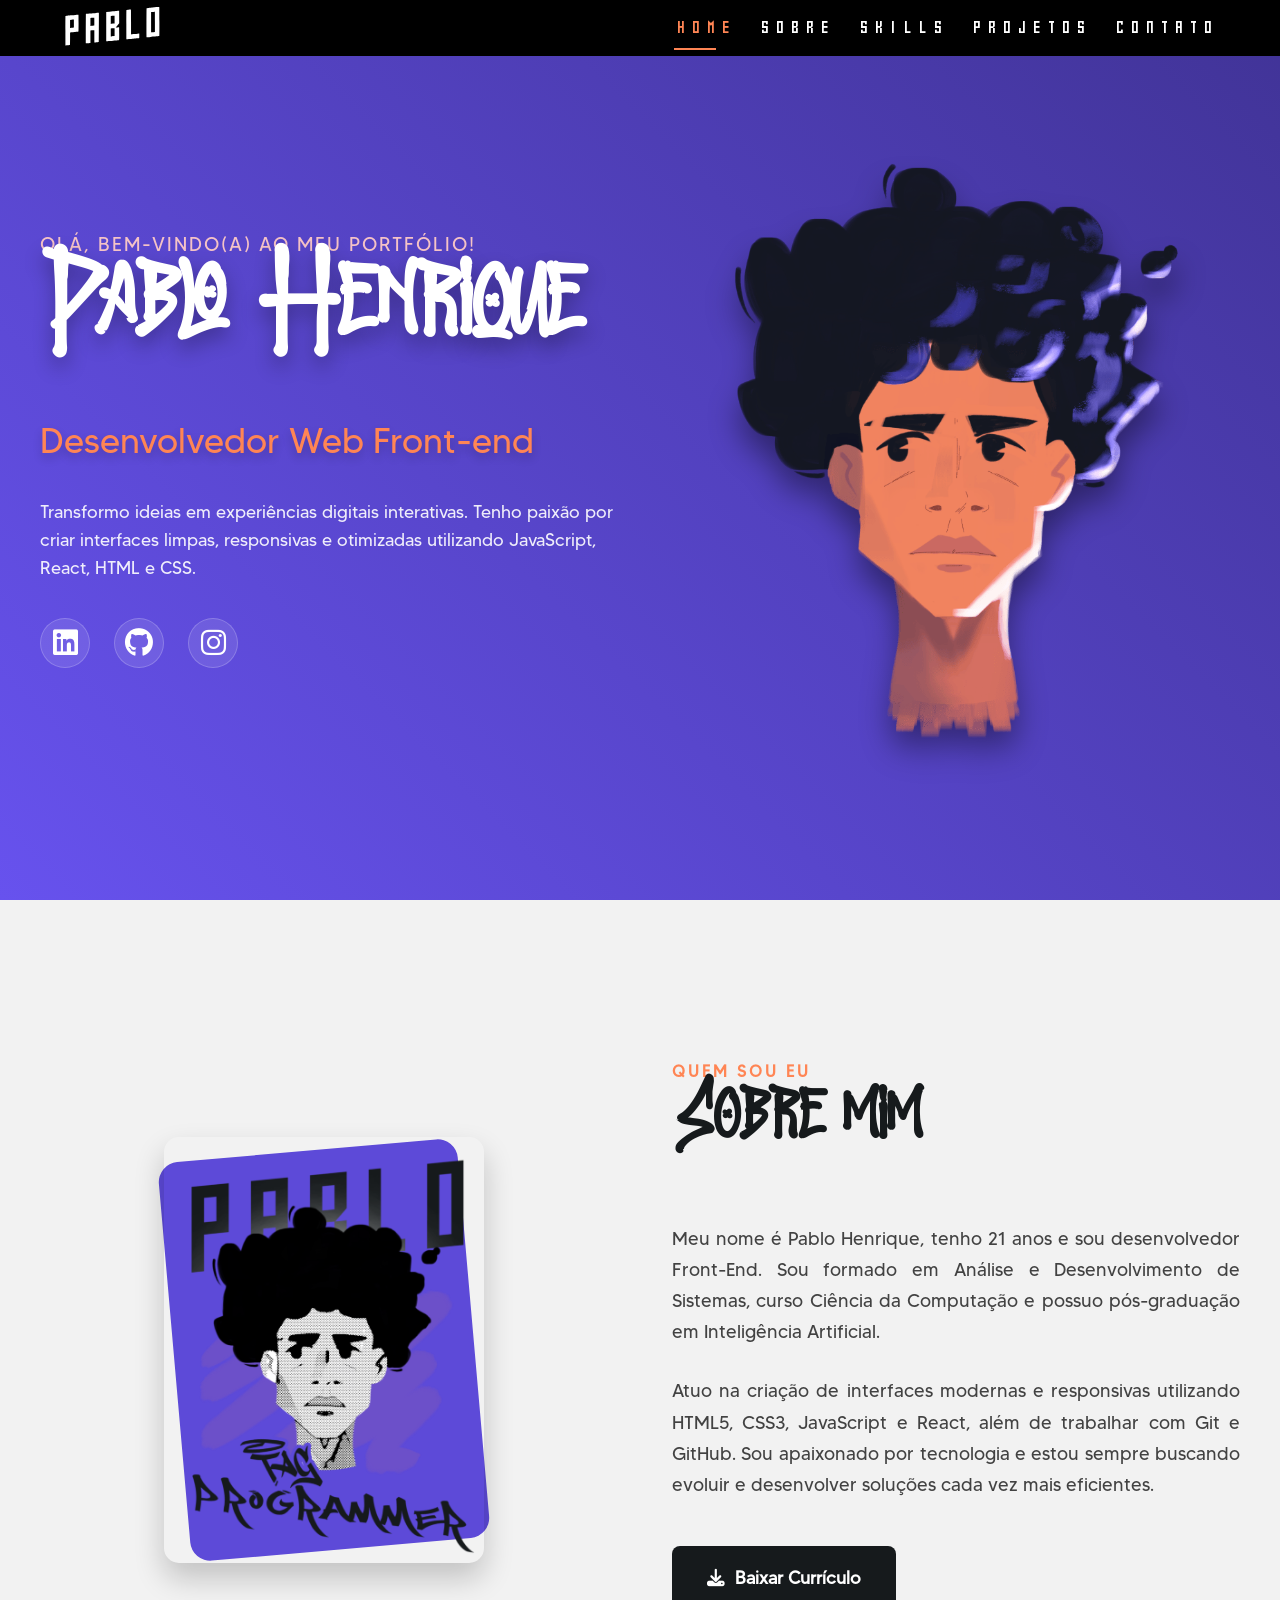
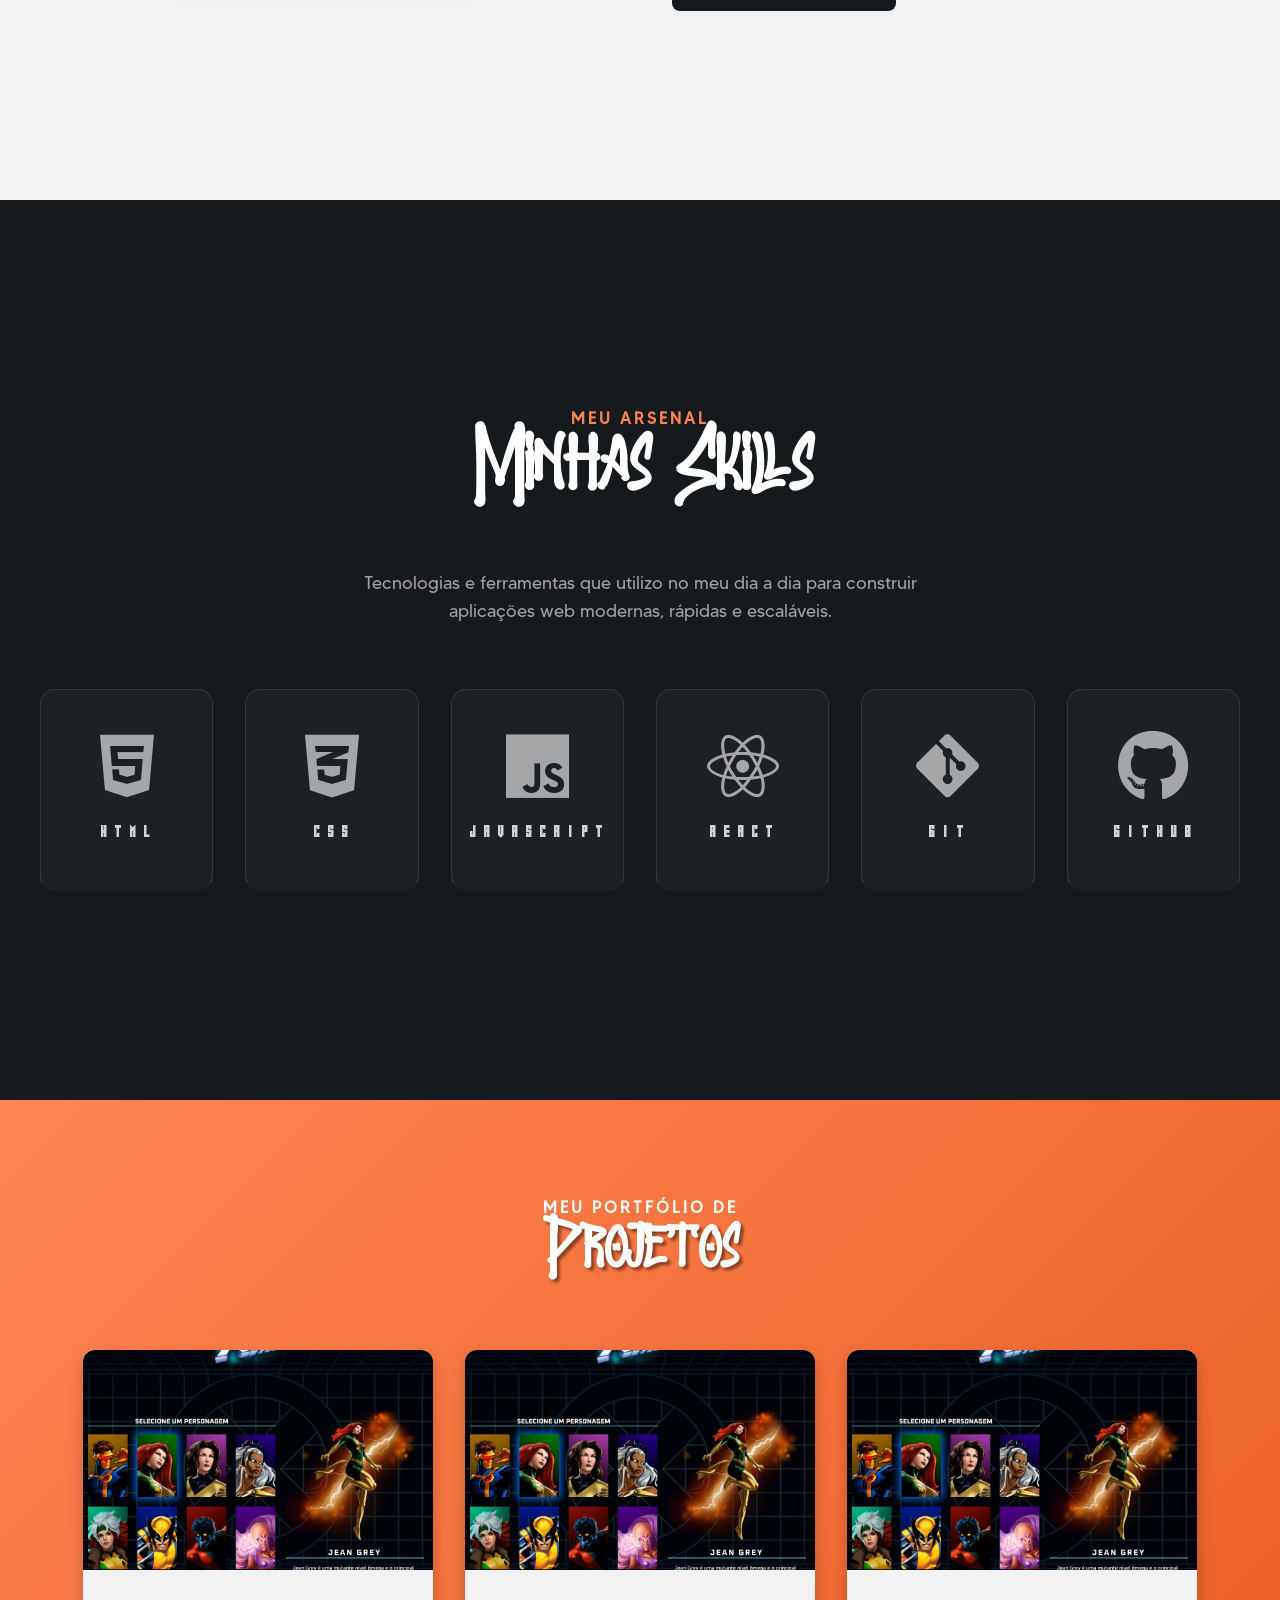
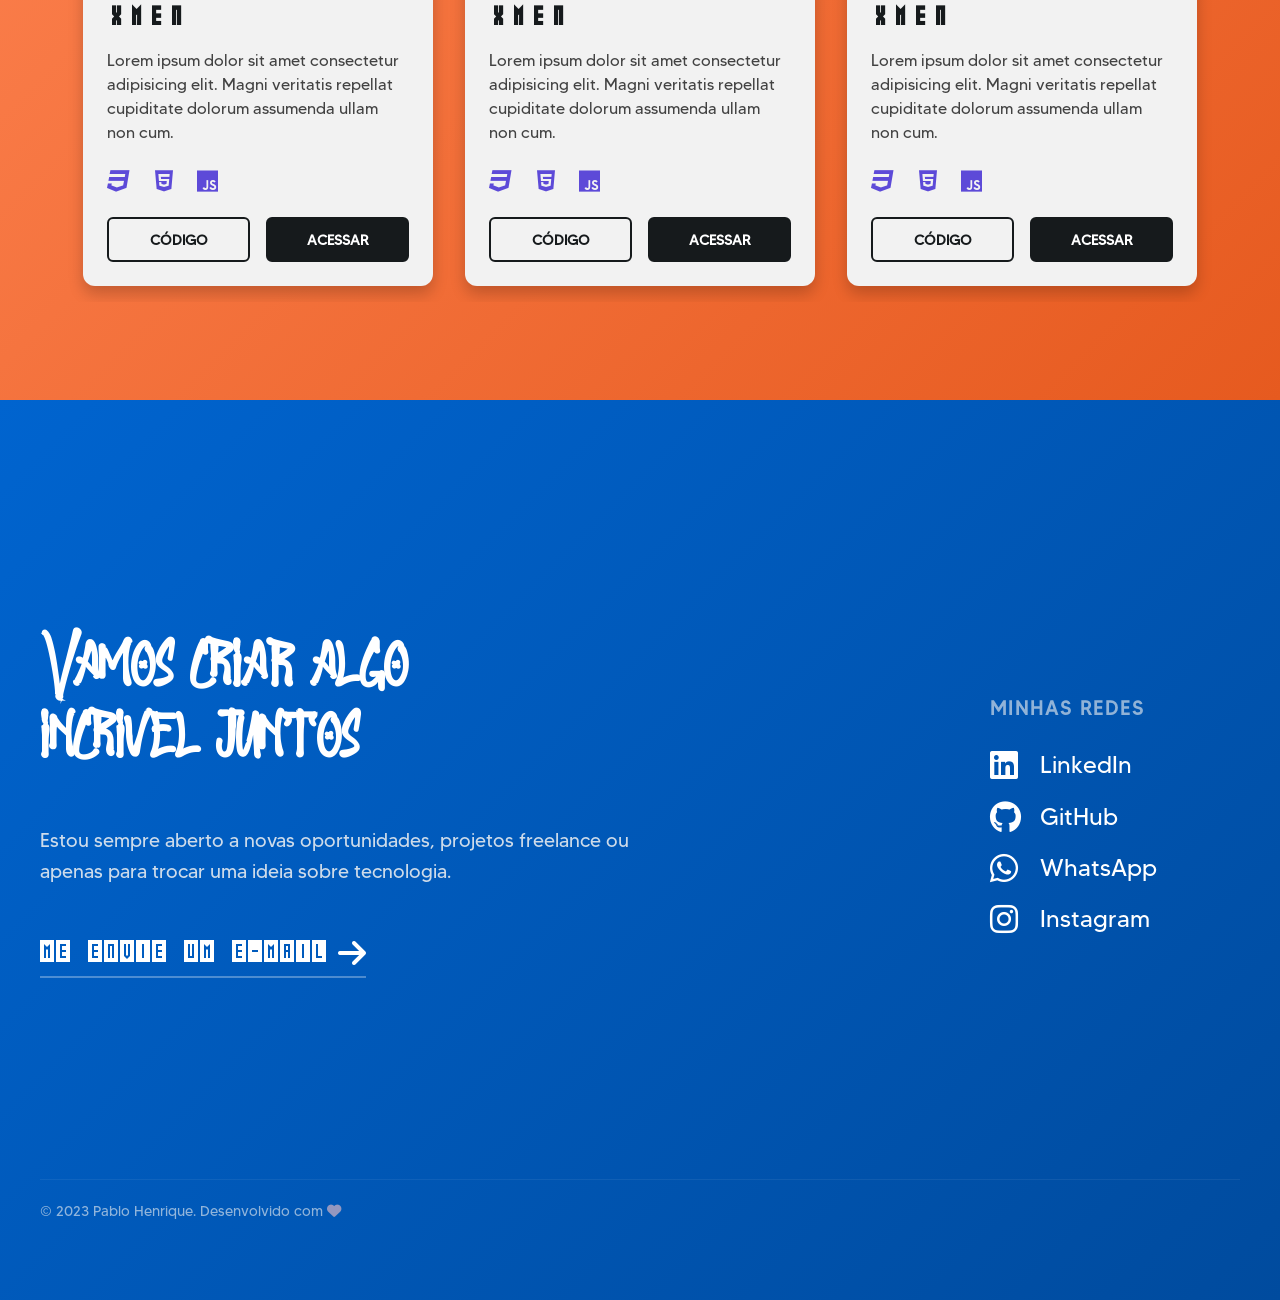
==== index.html @ 5f0e0bf8 "melhorias na ui" ====
<!DOCTYPE html>
<html lang="Pt-br">

<head>
  <meta charset="UTF-8" />
  <meta name="viewport" content="width=device-width, initial-scale=1.0" />
  <title>Portfólio</title>
  <link rel="stylesheet" href="src/style/style.css" />
  <link rel="stylesheet" href="src/style/mq.css" />

  <!--Font Awesome-->
  <link rel="stylesheet" href="https://cdnjs.cloudflare.com/ajax/libs/font-awesome/6.4.2/css/all.min.css"
    integrity="sha512-z3gLpd7yknf1YoNbCzqRKc4qyor8gaKU1qmn+CShxbuBusANI9QpRohGBreCFkKxLhei6S9CQXFEbbKuqLg0DA=="
    crossorigin="anonymous" referrerpolicy="no-referrer" />
</head>

<body>
  <header class="header" id="header">
    <button class="btnHeader" id="btnHeaderHamburguer">
      <i class="fa-solid fa-bars iconBranco"></i>
    </button>

    <div class="logo">
      <img src="src/images/logo-header.svg" alt="logo PABLO" />
    </div>

    <nav class="navigation" id="navigation">
      <button class="btnHeader" id="btnHeaderClose">
        <i class="fa-solid fa-x iconBranco"></i>
      </button>
      <a href="#home" id="btnHome" class="navActive">HOME</a>
      <a href="#sobre" id="btnSobre">SOBRE</a>
      <a href="#skills" id="btnSkills">SKILLS</a>
      <a href="#projetos" id="btnProjetos">PROJETOS</a>
      <a href="#contato" id="btnContatos">CONTATO</a>
    </nav>
  </header>

  <main class="main" id="main">
    <section class="home" id="home">
      <div class="limitador homeWrapper">

        <div class="homeText">
          <p class="saudacao">Olá, bem-vindo(a) ao meu portfólio!</p>
          <h1>Pablo Henrique</h1>
          <h2>Desenvolvedor Web Front-end</h2>

          <p class="bio">
            Transformo ideias em experiências digitais interativas. Tenho paixão por criar interfaces limpas,
            responsivas e otimizadas utilizando JavaScript, React, HTML e CSS.
          </p>

          <div class="socialMidias">
            <ul>
              <li><a href="https://www.linkedin.com/in/pablo-henrique-27b9a1240/" target="_blank"><i
                    class="fa-brands fa-linkedin"></i></a></li>
              <li><a href="https://github.com/PabloDevFE" target="_blank"><i class="fa-brands fa-github"></i></a></li>
              <li><a href="https://www.instagram.com/pablo_dev01/" target="_blank"><i
                    class="fa-brands fa-instagram"></i></a></li>
            </ul>
          </div>
        </div>

        <div class="imgContainer">
          <img src="src/images/perfil-simple.png" alt="Foto de perfil de Pablo Henrique" class="imgPerfil" />
        </div>

      </div>
    </section><!--home-->

    <section class="sobre" id="sobre">
      <div class="limitador sobreWrapper">

        <div class="sobreImgBox">
          <!-- A div abaixo cria aquele fundo geométrico charmoso atrás da foto -->
          <div class="imgBg"></div>
          <img src="src/images/sobre-bw.png" alt="Foto sobre Pablo Henrique" class="imgSobre">
        </div>

        <div class="sobreText">
          <h2 class="sectionSubtitle">Quem sou eu</h2>
          <h1>Sobre mim</h1>
          <p>
            Meu nome é Pablo Henrique, tenho 21 anos e sou desenvolvedor Front-End. Sou formado em Análise e
            Desenvolvimento de Sistemas, curso Ciência da Computação e possuo pós-graduação em Inteligência Artificial.
          </p>
          <p>
            Atuo na criação de interfaces modernas e responsivas utilizando HTML5, CSS3, JavaScript e React, além de
            trabalhar com Git e GitHub. Sou apaixonado por tecnologia e estou sempre buscando evoluir e desenvolver
            soluções cada vez mais eficientes.
          </p>
          <p>

            <a href="#" class="btnCv" target="_blank">
              <i class="fa-solid fa-download"></i> Baixar Currículo
            </a>
        </div>

      </div>
    </section>

    <!-- SKILLS -->
    <section class="skills" id="skills">
      <div class="limitador">
        <div class="skillsHeader">
          <h2 class="sectionSubtitle">Meu Arsenal</h2>
          <h1>Minhas Skills</h1>
          <p>Tecnologias e ferramentas que utilizo no meu dia a dia para construir aplicações web modernas, rápidas e
            escaláveis.</p>
        </div>

        <div class="skillsGrid">
          <!-- Skill: HTML -->
          <div class="skillCard darkCard" style="--brand-color: #E34F26;">
            <i class="fa-brands fa-html5"></i>
            <h3>HTML</h3>
          </div>

          <!-- Skill: CSS -->
          <div class="skillCard darkCard" style="--brand-color: #1572B6;">
            <i class="fa-brands fa-css3-alt"></i>
            <h3>CSS</h3>
          </div>

          <!-- Skill: JavaScript -->
          <div class="skillCard darkCard" style="--brand-color: #F7DF1E;">
            <i class="fa-brands fa-js"></i>
            <h3>JAVASCRIPT</h3>
          </div>

          <!-- Skill: React -->
          <div class="skillCard darkCard" style="--brand-color: #61DAFB;">
            <i class="fa-brands fa-react"></i>
            <h3>REACT</h3>
          </div>

          <!-- Skill: Git -->
          <div class="skillCard darkCard" style="--brand-color: #F05032;">
            <i class="fa-brands fa-git-alt"></i>
            <h3>GIT</h3>
          </div>

          <!-- Skill: GitHub -->
          <div class="skillCard darkCard" style="--brand-color: #ffffff;">
            <i class="fa-brands fa-github"></i>
            <h3>GITHUB</h3>
          </div>
        </div>
      </div>
    </section>

    <!--PROJETOS-->
    <section class="projetos" id="projetos">
      <div class="limitador">

        <div class="projetosHeader">
          <h2 class="sectionSubtitle subtitleBranco">Meu Portfólio de</h2>
          <h1>Projetos</h1>
        </div>

        <div class="projetosGrid">

          <!-- CARD 1 -->
          <div class="cardProjeto">
            <div class="imgWrapper">
              <img src="src/images/projetos/Capturar.JPG" alt="Projeto XMEN" class="imgCard" />
            </div>

            <div class="projetosContent">
              <h2>XMEN</h2>
              <p>
                Lorem ipsum dolor sit amet consectetur adipisicing elit. Magni
                veritatis repellat cupiditate dolorum assumenda ullam non cum.
              </p>

              <div class="tecList">
                <i class="fa-brands fa-css3" title="CSS3"></i>
                <i class="fa-brands fa-html5" title="HTML5"></i>
                <i class="fa-brands fa-js" title="JavaScript"></i>
              </div>

              <div class="btnContainer">
                <a href="https://github.com/PabloDevFE/portifolio" target="_blank" class="btnCard">Código</a>
                <a href="https://pablodevfe.github.io/portifolio/" target="_blank" class="btnCard solid">Acessar</a>
              </div>
            </div>
          </div>

          <!-- CARD 2 -->
          <div class="cardProjeto">
            <div class="imgWrapper">
              <img src="src/images/projetos/Capturar.JPG" alt="Projeto XMEN" class="imgCard" />
            </div>

            <div class="projetosContent">
              <h2>XMEN</h2>
              <p>
                Lorem ipsum dolor sit amet consectetur adipisicing elit. Magni
                veritatis repellat cupiditate dolorum assumenda ullam non cum.
              </p>

              <div class="tecList">
                <i class="fa-brands fa-css3" title="CSS3"></i>
                <i class="fa-brands fa-html5" title="HTML5"></i>
                <i class="fa-brands fa-js" title="JavaScript"></i>
              </div>

              <div class="btnContainer">
                <a href="https://github.com/PabloDevFE/portifolio" target="_blank" class="btnCard">Código</a>
                <a href="https://pablodevfe.github.io/portifolio/" target="_blank" class="btnCard solid">Acessar</a>
              </div>
            </div>
          </div>

          <!-- CARD 3 -->
          <div class="cardProjeto">
            <div class="imgWrapper">
              <img src="src/images/projetos/Capturar.JPG" alt="Projeto XMEN" class="imgCard" />
            </div>

            <div class="projetosContent">
              <h2>XMEN</h2>
              <p>
                Lorem ipsum dolor sit amet consectetur adipisicing elit. Magni
                veritatis repellat cupiditate dolorum assumenda ullam non cum.
              </p>

              <div class="tecList">
                <i class="fa-brands fa-css3" title="CSS3"></i>
                <i class="fa-brands fa-html5" title="HTML5"></i>
                <i class="fa-brands fa-js" title="JavaScript"></i>
              </div>

              <div class="btnContainer">
                <a href="https://github.com/PabloDevFE/portifolio" target="_blank" class="btnCard">Código</a>
                <a href="https://pablodevfe.github.io/portifolio/" target="_blank" class="btnCard solid">Acessar</a>
              </div>
            </div>
          </div>
          <!-- Fim dos Cards -->

        </div>
      </div>
    </section><!--projetos-->


    <footer class="footer" id="contato">
      <div class="limitador footerWrapper">

        <!-- Lado Esquerdo: Chamada e Email -->
        <div class="footerLeft">
          <h1>Vamos criar algo <br> incrivel juntos</h1>
          <p>Estou sempre aberto a novas oportunidades, projetos freelance ou apenas para trocar uma ideia sobre
            tecnologia.</p>

          <a href="mailto:pablo@apesdigital.com" target="_blank" class="bigEmail">
            me envie um e-mail <i class="fa-solid fa-arrow-right"></i>
          </a>
        </div>

        <!-- Lado Direito: Redes Sociais -->
        <div class="footerRight">
          <h3>Minhas Redes</h3>
          <ul class="socialLinksMenu">
            <li>
              <a href="https://www.linkedin.com/in/pablo-henrique-27b9a1240/" target="_blank">
                <i class="fa-brands fa-linkedin"></i> LinkedIn
              </a>
            </li>
            <li>
              <a href="https://github.com/pablodevfe" target="_blank">
                <i class="fa-brands fa-github"></i> GitHub
              </a>
            </li>
            <li>
              <a href="http://wa.me/31982340580" target="_blank">
                <i class="fa-brands fa-whatsapp"></i> WhatsApp
              </a>
            </li>
            <li>
              <a href="https://www.instagram.com/pablo_dev01/" target="_blank">
                <i class="fa-brands fa-instagram"></i> Instagram
              </a>
            </li>
          </ul>
        </div>

      </div>

      <!-- Linha de Copyright no final da tela -->
      <div class="limitador copySection">
        <p>© 2023 Pablo Henrique. Desenvolvido com <i class="fa-solid fa-heart"></i></p>
      </div>
    </footer>

  </main>


  <script src="src/scripts/index.js"></script>
</body>

</html>
---- src/style/style.css ----
/*======================================configs gerais================================================*/
@font-face {
  font-family: "Another Tag";
  src: url(../fonts/aAnotherTag.ttf) format("truetype");
}

@font-face {
  font-family: "Gameshow";
  src: url(../fonts/Gameshow.ttf) format("truetype");
}

@font-face {
  font-family: "Made Tommy";
  src: url(../fonts/MADE\ TOMMY\ Regular_PERSONAL\ USE.otf) format("opentype");
}

@font-face {
  font-family: "Secret";
  src: url(../fonts/SECRETODEMOREGULAR.TTF) format("truetype");
}

* {
  margin: 0;
  padding: 0;
  box-sizing: border-box;
  text-decoration: none;
}

html {
  scroll-behavior: smooth;
  scroll-padding-top: 3.5em; /* Altura do header */
}

body {
  background-color: var(--offWhite);
  /* Impede que a página crie barra de rolagem geral no PC, o JS vai controlar isso */
  overflow: hidden; 
}

/* Força as seções a terem exatamente o tamanho da tela para parecerem slides */
main section, .footer {
  padding: 5em 1em;
  height: 100vh; 
  display: flex;
  flex-direction: column;
  justify-content: center;
}

:root {
  --offBlack: #161a1c;
  --offWhite: #f2f2f2;
  --gray: #424242;
  --blue: #0064cf;
  --purple: #5d4ad8;
  --orange: #ff8554;
  --pink: #f5c3c6;
  --black: #000;
  --white: #fff;

  --fontTitulo: "Secret", cursive;
  --fontText: "Made Tommy", sans-serif;
  --fontDestaque: "Gameshow", sans-serif;

  --cardSkill: clamp(40px, 20vw, 60px);
  --cardProjeto: clamp(350px, 40vw, 700px);
}

.hidden {
  display: none;
}

body {
  background-color: var(--offWhite);
}

h1,
h2 {
  font-family: var(--fontTitulo);
}

p {
  font-family: var(--fontText);
}


/*=============================================header====================================================*/
.header {
  background-color: var(--black);
  color: var(--white);
  justify-content: space-between;
  padding: 0 5%;
  height: 3.5em;

  position: fixed;
  width: 100%;
  top: 0;
  z-index: 100;
}

.navigation,
.header {
  display: flex;
  flex-direction: row;
  align-items: center;
}

.navigation {
  gap: 1.5em;
  z-index: 2;
}

.navigation>a {
  color: var(--white);
  text-decoration: none;
  font-family: var(--fontDestaque);
  font-size: 1.8rem;
  position: relative;
  transition: .4s;
}

.navigation>a:hover {
  background-color: var(--gray);
  padding: 1px 3px;
  border-radius: 10px 0px;
}

.navigation>a:hover::before {
  content: "";
  height: 2px;
  width: 70%;
  background-color: #fff;
  transition: .8s;
  position: absolute;
  bottom: 0;
  transition: .4s;
}

/* Efeito para quando o menu for "focado/passar o mouse" */
.navigation > a:hover::before {
  content: "";
  height: 2px;
  width: 70%;
  background-color: #fff;
  position: absolute;
  bottom: -5px; /* Desce a linha um pouco para não colar no texto */
  left: 0;
  transition: .4s;
}

/* NOVO: Estilo visual para a seção atual (Sinalização no menu) */
.navigation > a.navActive {
  color: var(--orange); /* Muda a cor do texto para dar destaque */
}

.navigation > a.navActive::before {
  content: "";
  height: 2px;
  width: 70%;
  background-color: var(--orange); /* Linha laranja permanente */
  position: absolute;
  bottom: -5px;
  left: 0;
  transition: .4s;
}

.logo img {
  filter: invert(1);
  width: 6em;
}

.btnHeader {
  background-color: transparent;
  border: none;
  cursor: pointer;

  display: none;
}

.iconBranco {
  font-size: 1.1rem;
  color: var(--white);
}

/*=============================================main====================================================*/
main section,
.footer {
  padding: 5em 1em;

  /* Configurações do Scroll Snap */
  scroll-snap-align: start;
  /* Trava o topo da seção no topo da tela */
  scroll-snap-stop: always;
  /* Obriga o scroll a parar em todas as seções, sem pular nenhuma */

  min-height: 100vh;
}

main h1 {
  text-shadow: 3px 3px 3px #00000073;
  font-size: clamp(40px, 6vw, 80px);
  margin-bottom: 1.5rem;
}

/*============================================= home =============================================*/
.home {
  background-image: linear-gradient(45deg, #6752ee, #2a2163);
  background-size: 200%;
  animation: infinite 10s bgMoviment cubic-bezier(0.4, 0, 0.2, 1);
  color: #fff;
  display: flex;
  align-items: center; /* Garante que o conteúdo fique no centro do slide */
}

@keyframes bgMoviment {
  0% { background-position: bottom left; }
  50% { background-position: top right; }
  100% { background-position: bottom left; }
}

.homeWrapper {
  display: flex;
  justify-content: space-between;
  align-items: center;
  gap: 2rem;
  /* Garante que o layout não esprema caso a tela seja média */
  flex-wrap: wrap-reverse; 
}

.homeText {
  width: clamp(300px, 50vw, 600px);
}

.saudacao {
  font-family: var(--fontText);
  font-size: 1.2rem;
  color: var(--pink); /* Tom claro que combina maravilhosamente com roxo */
  letter-spacing: 2px;
  text-transform: uppercase;
  margin-bottom: 0.5rem;
}

.homeText h1 {
  font-family: var(--fontTitulo);
  font-size: clamp(50px, 8vw, 110px);
  line-height: 1.4;
  color: var(--white);
  margin-bottom: 0.1em;
  text-shadow: 0px 10px 20px rgba(0, 0, 0, 0.3); /* Sombra mais suave e espalhada */
}

.homeText h2 {
  font-family: var(--fontText);
  font-size: clamp(20px, 3vw, 35px);
  font-weight: 300;
  color: var(--orange);
  margin-bottom: 1em;
  text-shadow: 0px 5px 10px rgba(0, 0, 0, 0.2);
}

.bio {
  font-size: 1.1rem;
  line-height: 1.6;
  opacity: 0.9;
  margin-bottom: 2em; /* Empurra as redes sociais para baixo */
}

/* Redes Sociais da Home */
.socialMidias ul {
  list-style: none;
  display: flex;
  gap: 1.5em;
}

.socialMidias a {
  display: flex;
  justify-content: center;
  align-items: center;
  width: 50px;
  height: 50px;
  background-color: rgba(255, 255, 255, 0.1); /* Círculo translúcido ao redor do ícone */
  border-radius: 50%;
  color: var(--white);
  font-size: 1.8rem;
  transition: all 0.3s ease;
  border: 1px solid rgba(255, 255, 255, 0.2);
}

.socialMidias a:hover {
  background-color: var(--orange);
  border-color: var(--orange);
  transform: translateY(-5px); /* Dá um pulinho pra cima */
  box-shadow: 0px 10px 20px rgba(255, 133, 84, 0.4);
}

/* Imagem de Perfil */
.imgContainer {
  flex: 1;
  display: flex;
  justify-content: center;
}

.imgPerfil {
  width: clamp(250px, 35vw, 450px);
  filter: drop-shadow(0px 20px 15px rgba(0, 0, 0, 0.4));
  /* Animação de flutuação para dar vida */
  animation: floatProfile 6s ease-in-out infinite;
}

@keyframes floatProfile {
  0% { transform: translateY(0px); }
  50% { transform: translateY(-20px); }
  100% { transform: translateY(0px); }
}

/*============================================= sobre =============================================*/
.sobre {
  background-color: var(--offWhite);
  display: flex;
  align-items: center;
}

.sobreWrapper {
  display: flex;
  justify-content: space-between;
  align-items: center;
  gap: 4em;
}

/* Subtítulos charmosos em cima do H1 */
.sectionSubtitle {
  font-family: var(--fontText);
  color: var(--orange);
  font-size: 1rem;
  text-transform: uppercase;
  letter-spacing: 3px;
  margin-bottom: 0.5em;
}

.sobreText {
  flex: 1;
  max-width: 600px;
}

.sobreText h1 {
  font-family: var(--fontTitulo);
  font-size: clamp(40px, 6vw, 70px);
  color: var(--offBlack);
  margin-bottom: 0.5em;
  text-shadow: none; /* Mais limpo */
}

.sobreText p {
  font-size: 1.15rem;
  color: var(--gray);
  line-height: 1.7;
  margin-bottom: 1.5em;
  text-align: justify;
}

.btnCv {
  display: inline-flex;
  align-items: center;
  gap: 10px;
  background-color: var(--offBlack);
  color: var(--white);
  padding: 1em 2em;
  border-radius: 8px;
  font-family: var(--fontText);
  font-weight: bold;
  font-size: 1.1rem;
  transition: all 0.3s ease;
  margin-top: 1em;
}

.btnCv:hover {
  background-color: var(--orange);
  transform: translateY(-5px);
  box-shadow: 0px 10px 20px rgb(255, 133, 84, 0.3);
}

/* Imagem do Sobre com moldura moderna */
.sobreImgBox {
  flex: 1;
  position: relative;
  display: flex;
  justify-content: center;
  align-items: center;
  min-height: 400px;
}

.imgBg {
  position: absolute;
  width: 300px;
  height: 400px;
  background-color: var(--purple);
  border-radius: 20px;
  transform: rotate(-5deg);
  transition: transform 0.5s ease;
  z-index: 1;
}

.sobreImgBox:hover .imgBg {
  transform: rotate(0deg);
  background-color: var(--orange);
}

.imgSobre {
  position: relative;
  width: clamp(250px, 25vw, 350px);
  z-index: 2;
  border-radius: 15px;
  box-shadow: 0px 15px 30px rgba(0, 0, 0, 0.2);
  transition: transform 0.5s ease;
}

.sobreImgBox:hover .imgSobre {
  transform: scale(1.05);
}

/*============================================= skills (DARK MODE) =============================================*/
.skills {
  background-color: var(--offBlack); /* O pulo do gato: Fundo Escuro! */
  display: flex;
  flex-direction: column;
  justify-content: center;
  align-items: center;
}

.skillsHeader {
  text-align: center;
  margin-bottom: 4em;
}

.skillsHeader h1 {
  color: var(--white);
  text-shadow: none;
}

.skillsHeader p {
  color: #a0a0a0;
  font-size: 1.1rem;
  max-width: 600px;
  margin: 0 auto;
  line-height: 1.6;
}

.skillsGrid {
  display: grid;
  grid-template-columns: repeat(auto-fit, minmax(160px, 1fr));
  gap: 2em;
  width: 100%;
}

.skillCard.darkCard {
  /* Fundo translúcido (Glassmorphism escuro) */
  background-color: rgba(255, 255, 255, 0.03);
  border: 1px solid rgba(255, 255, 255, 0.1);
  padding: 2.5em 1em;
  border-radius: 15px;
  text-align: center;
  display: flex;
  flex-direction: column;
  align-items: center;
  gap: 1em;
  border-bottom: 4px solid transparent;
  transition: all 0.4s cubic-bezier(0.175, 0.885, 0.32, 1.275); 
}

.skillCard.darkCard i {
  font-size: 4.5rem;
  color: rgba(255, 255, 255, 0.6);
  transition: all 0.4s ease;
}

.skillCard.darkCard h3 {
  font-family: var(--fontDestaque);
  font-size: 1.5rem;
  color: rgba(255, 255, 255, 0.8);
  letter-spacing: 2px;
  transition: color 0.4s ease;
}

/* EFEITOS NEON NO HOVER */
.skillCard.darkCard:hover {
  transform: translateY(-10px);
  background-color: rgba(255, 255, 255, 0.08);
  border-bottom: 4px solid var(--brand-color);
  /* Sombra brilhante na cor da marca */
  box-shadow: 0 15px 30px rgba(0, 0, 0, 0.5), 0 0 20px var(--brand-color);
}

.skillCard.darkCard:hover i {
  color: var(--brand-color);
  transform: scale(1.1);
  text-shadow: 0px 0px 20px var(--brand-color); /* Ícone brilha */
}

.skillCard.darkCard:hover h3 {
  color: var(--white);
}

/*================== Ajuste global de harmonia ==================*/
.limitador {
  max-width: 1200px;
  margin: 0 auto;
  width: 100%;
}

/*projetos*/
.projetos {
  background-color: var(--orange);
  display: flex;
  flex-direction: column;
  justify-content: center; /* Centraliza verticalmente na tela */
}

.subtitleBranco {
  color: #fff;
}

.projetos h1 {
  color: var(--offWhite);
  text-align: center;
  margin-bottom: 0em;
}
.projetos {
  background: linear-gradient(135deg, var(--orange), #e65a1f);
}

.projetosHeader {
  text-align: center;
  margin-bottom: 1.5em; /* Reduzido para economizar espaço vertical */
}

.projetosHeader h1 {
  font-size: clamp(35px, 5vw, 60px); /* Fonte levemente menor para caber em notebooks */
  color: var(--white);
  margin-bottom: 0.2em;
}

/* ================= AJUSTE NOS CARDS PARA CABEREM NO SLIDE ================= */
.imgWrapper {
  width: 100%;
  height: 150px; /* Reduzido de 180px/220px para garantir que o card caiba na tela */
  overflow: hidden;
}

.projetosContent h2 {
  font-size: 1.8rem; /* Título do card mais compacto */
}

.projetosContent p {
  font-size: 0.9rem; /* Texto do card mais compacto */
  margin-bottom: 1em;
}

.projetosGrid {
  display: flex;
  justify-content: center; /* Centraliza os cards no meio da tela laranja */
  gap: 1.5em;
  padding: 1em 0;
  overflow-x: auto;
  scrollbar-width: none;
}

/* =================CARROSSEL DE PROJETOS ================= */
.projetosGrid {
  display: flex;
  flex-wrap: nowrap;
  overflow-x: auto; /* Mantém a funcionalidade de arrastar no celular invisível */
  gap: 2em;
  padding: 1em;
  
  /* Centraliza os cards perfeitamente na tela do computador */
  justify-content: center;
  align-items: stretch;
  
  /* Scroll Snap Horizontal invisível */
  scroll-snap-type: x mandatory; 
  
  /* MÁGICA: Esconde a barra de rolagem completamente (Firefox e IE) */
  scrollbar-width: none; 
  -ms-overflow-style: none; 
}

/* MÁGICA: Esconde a barra de rolagem completamente (Chrome, Safari, Edge) */
.projetosGrid::-webkit-scrollbar {
  display: none; 
}

.cardProjeto {
  background-color: var(--offWhite);
  border-radius: 12px;
  overflow: hidden;
  box-shadow: 0px 8px 15px rgba(0, 0, 0, 0.2);
  transition: transform 0.3s ease, box-shadow 0.3s ease;
  display: flex;
  flex-direction: column;
  
  /* Tamanho ideal para não estourar a altura da tela */
  width: clamp(280px, 80vw, 350px);
  flex: 0 0 auto; 
  
  scroll-snap-align: center; 
}

/* Ajustes finos para garantir que os cards caibam na altura do monitor */
.imgWrapper {
  width: 100%;
  height: 180px; /* Altura reduzida para caber melhor na tela */
  overflow: hidden;
}

.imgCard {
  width: 100%;
  height: 100%;
  object-fit: cover;
  transition: transform 0.5s ease;
}

.cardProjeto:hover .imgCard {
  transform: scale(1.05);
}

.projetosContent {
  padding: 1.2em; /* Padding levemente reduzido */
  display: flex;
  flex-direction: column;
  flex-grow: 1; 
}

.projetosContent h2 {
  font-family: var(--fontDestaque);
  font-size: 2rem; /* Fonte um pouco menor para economizar espaço vertical */
  color: var(--offBlack);
  margin-bottom: 0.5rem;
}

.projetosContent p {
  color: var(--gray);
  font-size: 0.95rem;
  margin-bottom: 1.2rem;
  line-height: 1.5;
  flex-grow: 1; 
}

.tecList {
  display: flex;
  gap: 1em;
  font-size: 1.3rem;
  color: var(--purple);
  margin-bottom: 1.2rem;
}

.btnContainer {
  display: flex;
  gap: 1em;
}

.btnCard {
  flex: 1; 
  text-align: center;
  padding: 0.7em 0;
  border-radius: 6px;
  font-family: var(--fontText);
  font-weight: bold;
  font-size: 0.85rem;
  text-transform: uppercase;
  border: 2px solid var(--offBlack);
  color: var(--offBlack);
  transition: all 0.3s ease;
}

.btnCard.solid {
  background-color: var(--offBlack);
  color: var(--white);
}

.btnCard:hover {
  background-color: var(--blue);
  border-color: var(--blue);
  color: var(--white);
}

.cardProjeto:hover {
  transform: translateY(-10px);
  box-shadow: 0px 15px 25px rgba(0, 0, 0, 0.3);
}

.imgWrapper {
  width: 100%;
  height: 220px;
  overflow: hidden;
}

.imgCard {
  width: 100%;
  height: 100%;
  object-fit: cover;
  transition: transform 0.5s ease;
}

.cardProjeto:hover .imgCard {
  transform: scale(1.05);
}

.projetosContent {
  padding: 1.5em;
  display: flex;
  flex-direction: column;
  flex-grow: 1;
  /* Faz o conteúdo ocupar o espaço restante */
}

.projetosContent h2 {
  font-family: var(--fontDestaque);
  font-size: 2.5rem;
  color: var(--offBlack);
  margin-bottom: 0.5rem;
}

.projetosContent p {
  color: var(--gray);
  font-size: 1rem;
  margin-bottom: 1.5rem;
  line-height: 1.5;
  flex-grow: 1;
  /* Empurra os botões pro final do card */
}

.tecList {
  display: flex;
  gap: 1em;
  font-size: 1.5rem;
  color: var(--purple);
  margin-bottom: 1.5rem;
}

.btnContainer {
  display: flex;
  gap: 1em;
}

.btnCard {
  flex: 1;
  /* Faz os botões terem o mesmo tamanho */
  text-align: center;
  padding: 0.8em 0;
  border-radius: 6px;
  font-family: var(--fontText);
  font-weight: bold;
  font-size: 0.9rem;
  text-transform: uppercase;
  border: 2px solid var(--offBlack);
  color: var(--offBlack);
  transition: all 0.3s ease;
}

.btnCard.solid {
  background-color: var(--offBlack);
  color: var(--white);
}

.btnCard:hover {
  background-color: var(--blue);
  border-color: var(--blue);
  color: var(--white);
}

/*============================================= contato / footer =============================================*/
.footer {
  /* Mantém o azul, mas com um gradiente super sutil e elegante */
  background: linear-gradient(135deg, var(--blue), #004b9e);
  color: var(--offWhite);
  
  /* Flexbox para garantir que o conteúdo fique no meio da tela (slide) */
  display: flex;
  flex-direction: column;
  justify-content: center;
  position: relative;
}

.footerWrapper {
  display: flex;
  justify-content: space-between;
  align-items: center;
  gap: 4em;
  width: 100%;
  flex-grow: 1; /* Empurra o copyright lá pro fundo */
}

/* Lado Esquerdo */
.footerLeft {
  max-width: 600px;
}

.footerLeft h1 {
  font-size: clamp(40px, 5vw, 70px);
  line-height: 1.1;
  margin-bottom: 0.5em;
  text-shadow: none; /* Remove a sombra antiga para um visual mais limpo/flat */
  color: var(--white);
}

.footerLeft p {
  font-size: 1.2rem;
  opacity: 0.85;
  margin-bottom: 2.5em;
  line-height: 1.6;
}

.bigEmail {
  display: inline-flex;
  align-items: center;
  gap: 10px;
  font-family: var(--fontDestaque);
  font-size: 2rem;
  color: var(--white);
  text-decoration: none;
  border-bottom: 2px solid rgba(255, 255, 255, 0.3);
  padding-bottom: 5px;
  transition: all 0.3s ease;
}

.bigEmail i {
  transition: transform 0.3s ease;
}

.bigEmail:hover {
  color: var(--orange);
  border-color: var(--orange);
}

.bigEmail:hover i {
  transform: translateX(10px); /* A setinha anda pro lado ao passar o mouse */
}

/* Lado Direito */
.footerRight {
  min-width: 250px;
}

.footerRight h3 {
  font-family: var(--fontText);
  font-size: 1.2rem;
  text-transform: uppercase;
  letter-spacing: 2px;
  opacity: 0.6;
  margin-bottom: 1.5em;
}

.socialLinksMenu {
  list-style: none;
  display: flex;
  flex-direction: column;
  gap: 1.2em;
}

.socialLinksMenu a {
  display: inline-flex;
  align-items: center;
  gap: 15px;
  color: var(--white);
  font-size: 1.5rem;
  font-family: var(--fontText);
  font-weight: 500;
  transition: all 0.3s ease;
}

.socialLinksMenu a i {
  font-size: 2rem;
  width: 35px; /* Mantém os ícones alinhados */
}

.socialLinksMenu a:hover {
  color: var(--orange);
  transform: translateX(10px); /* O link dá um 'passinho' pra direita ao passar o mouse */
}

/* Copyright na base */
.copySection {
  border-top: 1px solid rgba(255, 255, 255, 0.1);
  padding-top: 1.5em;
  margin-top: 2em;
  display: flex;
  justify-content: space-between;
  align-items: center;
  opacity: 0.6;
  font-size: 0.9rem;
}

.copySection i {
  color: var(--pink); /* Coração rosa pra dar um charme */
}
---- src/style/mq.css ----
@media screen and (max-width: 768px) {

  /* ========================================================================
     EFEITO SCROLL SNAP NATIVO PARA CELULAR (Estilo TikTok/Reels)
     ======================================================================== */
  html {
    /* Ativa o imã vertical no celular */
    scroll-snap-type: y mandatory;
    scroll-padding-top: 3.5em; /* Protege contra o cabeçalho fixo */
  }

  body {
    overflow-y: auto !important; /* Libera a rolagem pelo dedo */
  }

  main section, .footer {
    height: auto !important; 
    min-height: 100vh; /* Garante que cada aba ocupe a tela toda do celular */
    padding: 5em 1em 2em 1em !important; 
    
    /* Faz a tela travar exatamente no topo de cada seção */
    scroll-snap-align: start;
    scroll-snap-stop: always; /* Obriga a parar na seção, sem pular nenhuma */
  }

  /* O resto do seu mq.css continua exatamente igual abaixo... */
  /*====================================header====================================*/
  .btnHeader {
    display: block;
  }

  .navigation {
    position: fixed;
    flex-direction: column;
    top: 0;
    left: 0;
    width: 100vw;
    height: 100vh; /* Limpei a duplicata que tinha no seu código original */
    padding: 1.3em;
    gap: 3em;
    padding-top: 7em;
    background-color: rgba(0, 0, 0, 0.9); /* Deixei mais escuro pra ler melhor no celular */
    margin-left: -100vw;
    animation-duration: 0.7s;
  }

  @keyframes showMenu {
    from {margin-left: -100vw;}
    to {margin-left: 0vw;}
  }

  /*====================================main====================================*/
  .main h1 {
    font-size: clamp(40px, 15vw, 60px);
  }

  /*section roxa (Home no mobile)*/
  .homeWrapper {
    flex-direction: column-reverse; /* Força a foto a ficar em cima e o texto embaixo */
    text-align: center;
    padding-top: 2em;
  }
  
  .homeText {
    width: 100%;
  }

  .homeText h1 {
    font-size: 4rem; /* Ajuste o tamanho do nome pro celular */
  }

  .homeText h2 {
    font-size: 1.5rem;
    margin-bottom: 1.5em;
  }
  
  .bio {
    font-size: 1rem;
    padding: 0 10px;
  }

  .socialMidias ul {
    justify-content: center;
  }

  .imgPerfil {
    width: 70%; /* Imagem um pouco menor no celular para caber o texto bem */
  }

  /*sobre*/
  .sobreWrapper {
    flex-direction: column;
    text-align: center;
    gap: 3em;
  }

  .sobreText {
    width: 100%;
    order: 1; /* Faz o texto aparecer primeiro no celular */
  }

  .sobreText p {
    font-size: 1rem;
    text-align: center; /* Centraliza o texto no celular fica mais bonito */
  }

  .sobreImgBox {
    width: 100%;
    order: 2; /* A imagem vai pra baixo do texto */
    min-height: 300px;
  }

  .imgBg {
    width: 250px;
    height: 300px;
  }

  /*skills no mobile*/
  .skillsHeader p {
    font-size: 0.95rem;
    padding: 0 1em;
  }

  .skillsGrid {
    grid-template-columns: repeat(2, 1fr); 
    gap: 1em;
  }

  .skillCard.darkCard {
    padding: 1.5em 0.5em;
  }

  .skillCard.darkCard i {
    font-size: 3.5rem;
  }

  .skillCard.darkCard h3 {
    font-size: 1.2rem;
  }

  /* projetos no mobile */
  /*projetos no mobile*/
  .projetosHeader p {
    font-size: 0.95rem;
    padding: 0 1em;
  }
   
  .projetosGrid {
    justify-content: flex-start; /* Permite arrastar os projetos para o lado com o dedo */
    padding: 1em 0.5em;
  }

  .cardProjeto {
    width: 280px; /* Tamanho seguro do card para celular */
  }

/* footer no mobile */
  .footerWrapper {
    flex-direction: column;
    align-items: flex-start; /* Alinha tudo à esquerda no celular */
    gap: 3em;
    justify-content: center;
  }

  .footerLeft h1 {
    font-size: 2.8rem;
  }

  .footerLeft p {
    font-size: 1rem;
  }

  .bigEmail {
    font-size: 1.5rem;
  }

  .footerRight h3 {
    margin-bottom: 1em;
  }

  .socialLinksMenu {
    gap: 1em;
  }

  .copySection {
    flex-direction: column;
    text-align: center;
    gap: 1em;
    margin-top: 1em;
  }
}
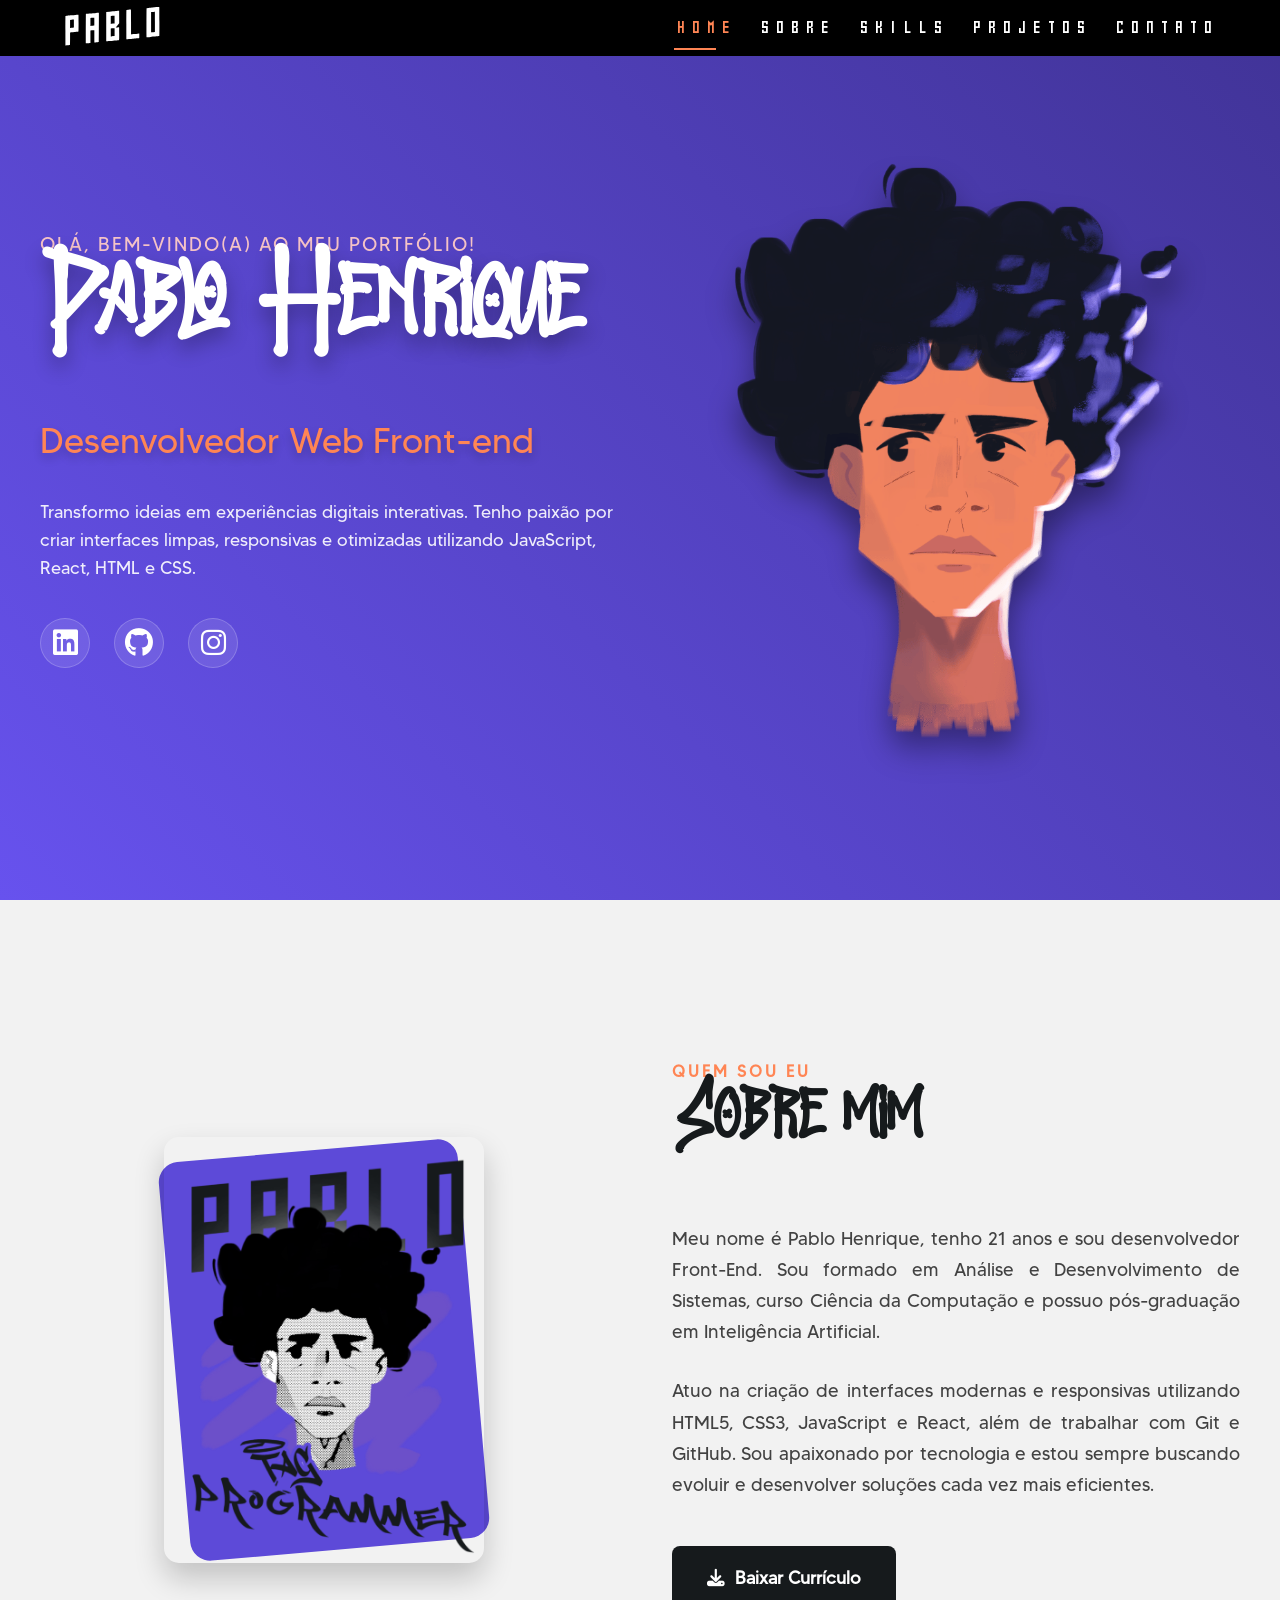
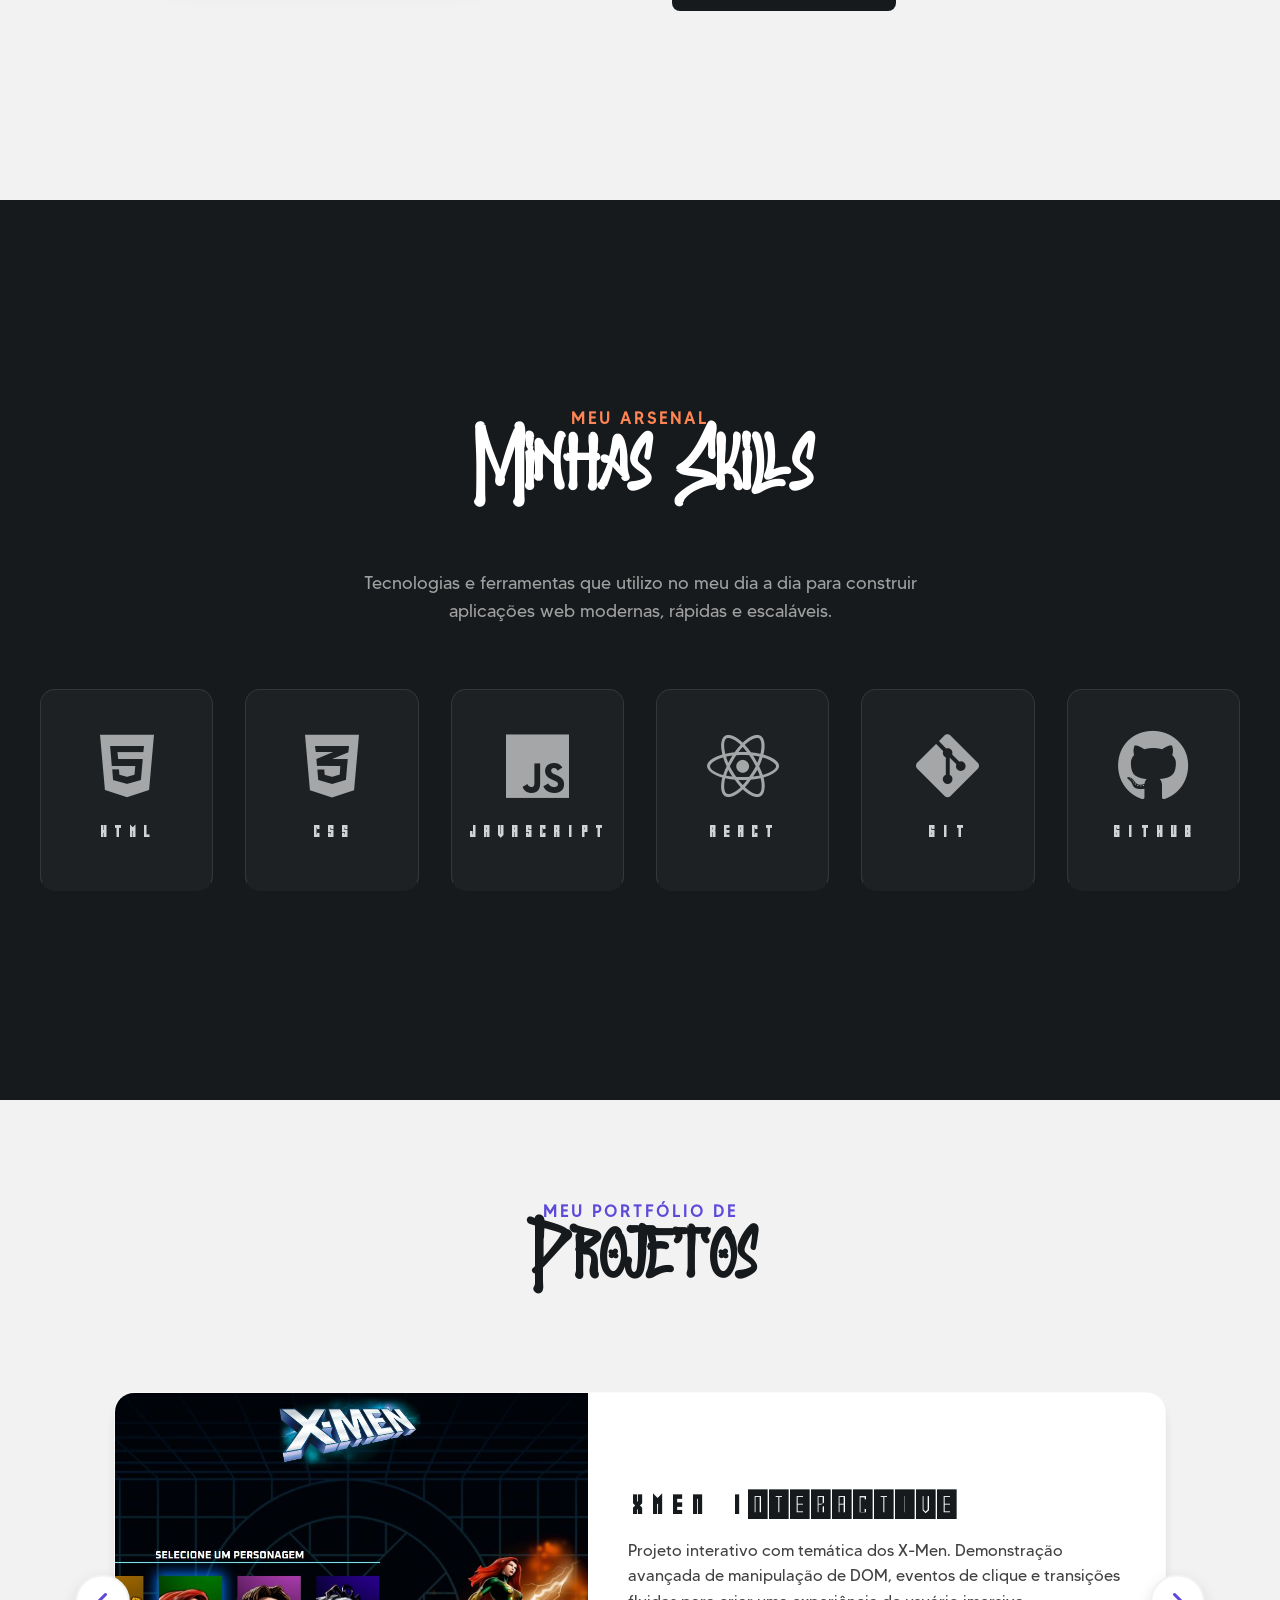
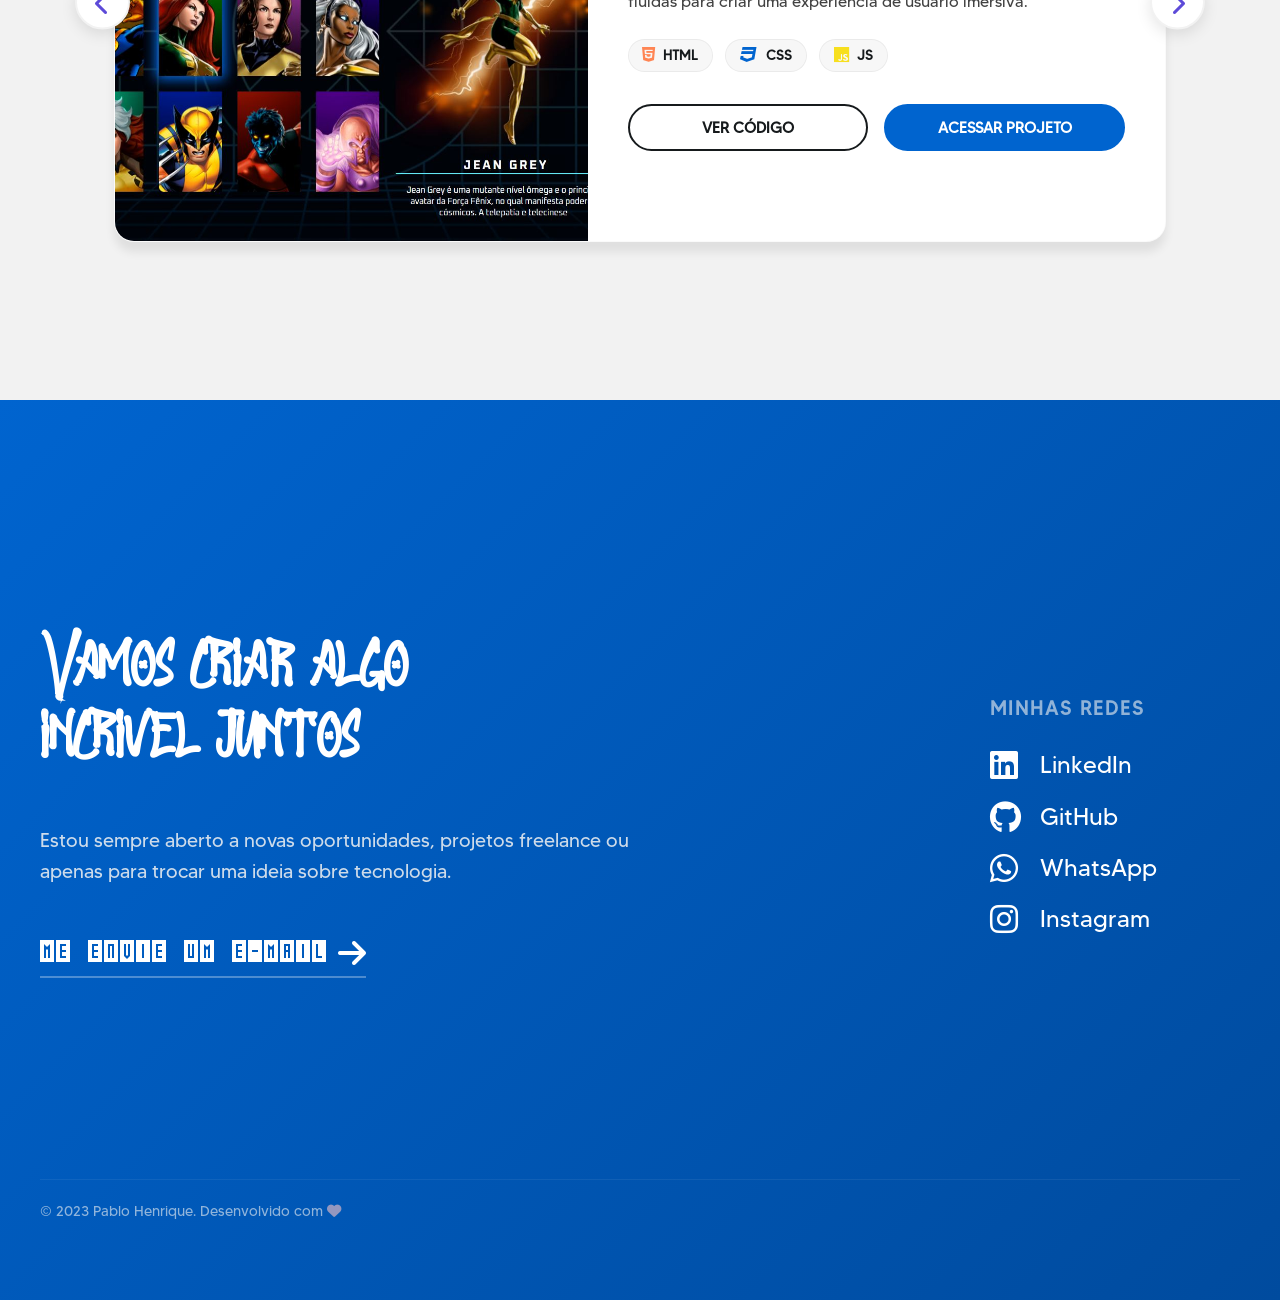
==== commit 37f280de: "formatação e reestruturação dos projetos" ====
--- a/index.html
+++ b/index.html
@@ -1,302 +1,345 @@
-<!DOCTYPE html>
+<!doctype html>
 <html lang="Pt-br">
-
-<head>
-  <meta charset="UTF-8" />
-  <meta name="viewport" content="width=device-width, initial-scale=1.0" />
-  <title>Portfólio</title>
-  <link rel="stylesheet" href="src/style/style.css" />
-  <link rel="stylesheet" href="src/style/mq.css" />
-
-  <!--Font Awesome-->
-  <link rel="stylesheet" href="https://cdnjs.cloudflare.com/ajax/libs/font-awesome/6.4.2/css/all.min.css"
-    integrity="sha512-z3gLpd7yknf1YoNbCzqRKc4qyor8gaKU1qmn+CShxbuBusANI9QpRohGBreCFkKxLhei6S9CQXFEbbKuqLg0DA=="
-    crossorigin="anonymous" referrerpolicy="no-referrer" />
-</head>
-
-<body>
-  <header class="header" id="header">
-    <button class="btnHeader" id="btnHeaderHamburguer">
-      <i class="fa-solid fa-bars iconBranco"></i>
-    </button>
-
-    <div class="logo">
-      <img src="src/images/logo-header.svg" alt="logo PABLO" />
-    </div>
-
-    <nav class="navigation" id="navigation">
-      <button class="btnHeader" id="btnHeaderClose">
-        <i class="fa-solid fa-x iconBranco"></i>
+  <head>
+    <meta charset="UTF-8" />
+    <meta name="viewport" content="width=device-width, initial-scale=1.0" />
+    <title>Portfólio</title>
+    <!--Usando versionamento-->
+    <link rel="stylesheet" href="src/style/style.css?v=1.1" />
+    <link rel="stylesheet" href="src/style/mq.css?v=1.1" />
+    <!--Font Awesome-->
+    <link
+      rel="stylesheet"
+      href="https://cdnjs.cloudflare.com/ajax/libs/font-awesome/6.4.2/css/all.min.css"
+      integrity="sha512-z3gLpd7yknf1YoNbCzqRKc4qyor8gaKU1qmn+CShxbuBusANI9QpRohGBreCFkKxLhei6S9CQXFEbbKuqLg0DA=="
+      crossorigin="anonymous"
+      referrerpolicy="no-referrer"
+    />
+  </head>
+
+  <body>
+    <header class="header" id="header">
+      <button class="btnHeader" id="btnHeaderHamburguer">
+        <i class="fa-solid fa-bars iconBranco"></i>
       </button>
-      <a href="#home" id="btnHome" class="navActive">HOME</a>
-      <a href="#sobre" id="btnSobre">SOBRE</a>
-      <a href="#skills" id="btnSkills">SKILLS</a>
-      <a href="#projetos" id="btnProjetos">PROJETOS</a>
-      <a href="#contato" id="btnContatos">CONTATO</a>
-    </nav>
-  </header>
-
-  <main class="main" id="main">
-    <section class="home" id="home">
-      <div class="limitador homeWrapper">
-
-        <div class="homeText">
-          <p class="saudacao">Olá, bem-vindo(a) ao meu portfólio!</p>
-          <h1>Pablo Henrique</h1>
-          <h2>Desenvolvedor Web Front-end</h2>
-
-          <p class="bio">
-            Transformo ideias em experiências digitais interativas. Tenho paixão por criar interfaces limpas,
-            responsivas e otimizadas utilizando JavaScript, React, HTML e CSS.
+
+      <div class="logo">
+        <img src="src/images/logo-header.svg" alt="logo PABLO" />
+      </div>
+
+      <nav class="navigation" id="navigation">
+        <button class="btnHeader" id="btnHeaderClose">
+          <i class="fa-solid fa-x iconBranco"></i>
+        </button>
+        <a href="#home" id="btnHome" class="navActive">HOME</a>
+        <a href="#sobre" id="btnSobre">SOBRE</a>
+        <a href="#skills" id="btnSkills">SKILLS</a>
+        <a href="#projetos" id="btnProjetos">PROJETOS</a>
+        <a href="#contato" id="btnContatos">CONTATO</a>
+      </nav>
+    </header>
+
+    <main class="main" id="main">
+      <section class="home" id="home">
+        <div class="limitador homeWrapper">
+          <div class="homeText">
+            <p class="saudacao">Olá, bem-vindo(a) ao meu portfólio!</p>
+            <h1>Pablo Henrique</h1>
+            <h2>Desenvolvedor Web Front-end</h2>
+
+            <p class="bio">
+              Transformo ideias em experiências digitais interativas. Tenho
+              paixão por criar interfaces limpas, responsivas e otimizadas
+              utilizando JavaScript, React, HTML e CSS.
+            </p>
+
+            <div class="socialMidias">
+              <ul>
+                <li>
+                  <a
+                    href="https://www.linkedin.com/in/pablo-henrique-27b9a1240/"
+                    target="_blank"
+                    ><i class="fa-brands fa-linkedin"></i
+                  ></a>
+                </li>
+                <li>
+                  <a href="https://github.com/PabloDevFE" target="_blank"
+                    ><i class="fa-brands fa-github"></i
+                  ></a>
+                </li>
+                <li>
+                  <a
+                    href="https://www.instagram.com/pablo_dev01/"
+                    target="_blank"
+                    ><i class="fa-brands fa-instagram"></i
+                  ></a>
+                </li>
+              </ul>
+            </div>
+          </div>
+
+          <div class="imgContainer">
+            <img
+              src="src/images/perfil-simple.png"
+              alt="Foto de perfil de Pablo Henrique"
+              class="imgPerfil"
+            />
+          </div>
+        </div>
+      </section>
+      <!--home-->
+
+      <section class="sobre" id="sobre">
+        <div class="limitador sobreWrapper">
+          <div class="sobreImgBox">
+            <!-- A div abaixo cria aquele fundo geométrico charmoso atrás da foto -->
+            <div class="imgBg"></div>
+            <img
+              src="src/images/sobre-bw.png"
+              alt="Foto sobre Pablo Henrique"
+              class="imgSobre"
+            />
+          </div>
+
+          <div class="sobreText">
+            <h2 class="sectionSubtitle">Quem sou eu</h2>
+            <h1>Sobre mim</h1>
+            <p>
+              Meu nome é Pablo Henrique, tenho 21 anos e sou desenvolvedor
+              Front-End. Sou formado em Análise e Desenvolvimento de Sistemas,
+              curso Ciência da Computação e possuo pós-graduação em Inteligência
+              Artificial.
+            </p>
+            <p>
+              Atuo na criação de interfaces modernas e responsivas utilizando
+              HTML5, CSS3, JavaScript e React, além de trabalhar com Git e
+              GitHub. Sou apaixonado por tecnologia e estou sempre buscando
+              evoluir e desenvolver soluções cada vez mais eficientes.
+            </p>
+            <p>
+              <a href="#" class="btnCv" target="_blank">
+                <i class="fa-solid fa-download"></i> Baixar Currículo
+              </a>
+            </p>
+          </div>
+        </div>
+      </section>
+
+      <!-- SKILLS -->
+      <section class="skills" id="skills">
+        <div class="limitador">
+          <div class="skillsHeader">
+            <h2 class="sectionSubtitle">Meu Arsenal</h2>
+            <h1>Minhas Skills</h1>
+            <p>
+              Tecnologias e ferramentas que utilizo no meu dia a dia para
+              construir aplicações web modernas, rápidas e escaláveis.
+            </p>
+          </div>
+
+          <div class="skillsGrid">
+            <!-- Skill: HTML -->
+            <div class="skillCard darkCard" style="--brand-color: #e34f26">
+              <i class="fa-brands fa-html5"></i>
+              <h3>HTML</h3>
+            </div>
+
+            <!-- Skill: CSS -->
+            <div class="skillCard darkCard" style="--brand-color: #1572b6">
+              <i class="fa-brands fa-css3-alt"></i>
+              <h3>CSS</h3>
+            </div>
+
+            <!-- Skill: JavaScript -->
+            <div class="skillCard darkCard" style="--brand-color: #f7df1e">
+              <i class="fa-brands fa-js"></i>
+              <h3>JAVASCRIPT</h3>
+            </div>
+
+            <!-- Skill: React -->
+            <div class="skillCard darkCard" style="--brand-color: #61dafb">
+              <i class="fa-brands fa-react"></i>
+              <h3>REACT</h3>
+            </div>
+
+            <!-- Skill: Git -->
+            <div class="skillCard darkCard" style="--brand-color: #f05032">
+              <i class="fa-brands fa-git-alt"></i>
+              <h3>GIT</h3>
+            </div>
+
+            <!-- Skill: GitHub -->
+            <div class="skillCard darkCard" style="--brand-color: #ffffff">
+              <i class="fa-brands fa-github"></i>
+              <h3>GITHUB</h3>
+            </div>
+          </div>
+        </div>
+      </section> <!--skills-->
+
+      <!--PROJETOS-->
+      <section class="projetos" id="projetos">
+        <div class="limitador">
+
+          <div class="projetosHeader">
+            <h2 class="sectionSubtitle">Meu Portfólio de</h2>
+            <h1>Projetos</h1>
+            <!-- Dica visível apenas no celular -->
+            <p class="scrollHintMobile"><i class="fa-solid fa-arrows-left-right"></i> Arraste para o lado</p>
+          </div>
+
+          <div class="carrosselWrapper">
+            
+            <!-- Botões de navegação (Visíveis apenas no PC) -->
+            <button class="btnNavProjeto prev" id="btnPrev"><i class="fa-solid fa-chevron-left"></i></button>
+            <button class="btnNavProjeto next" id="btnNext"><i class="fa-solid fa-chevron-right"></i></button>
+
+            <!-- Trilha do Carrossel -->
+            <div class="projetosTrack" id="projetosTrack">
+
+              <!-- CARD 1 -->
+              <div class="cardProjetoLargo">
+                <div class="imgBoxLargo">
+                  <img src="src/images/projetos/Capturar.JPG" alt="Projeto XMEN" />
+                  <div class="overlayLargo"><i class="fa-brands fa-github"></i></div>
+                </div>
+                <div class="contentBoxLargo">
+                  <h2>XMEN Interactive</h2>
+                  <p>
+                    Projeto interativo com temática dos X-Men. Demonstração avançada de manipulação de DOM, 
+                    eventos de clique e transições fluidas para criar uma experiência de usuário imersiva.
+                  </p>
+                  <div class="tecListLargo">
+                    <span style="--cor: var(--orange);"><i class="fa-brands fa-html5"></i> HTML</span>
+                    <span style="--cor: var(--blue);"><i class="fa-brands fa-css3"></i> CSS</span>
+                    <span style="--cor: #F7DF1E;"><i class="fa-brands fa-js"></i> JS</span>
+                  </div>
+                  <div class="btnContainerLargo">
+                    <a href="#" target="_blank" class="btnLargo outline">Ver Código</a>
+                    <a href="#" target="_blank" class="btnLargo solid">Acessar Projeto</a>
+                  </div>
+                </div>
+              </div>
+
+              <!-- CARD 2 -->
+              <div class="cardProjetoLargo">
+                <div class="imgBoxLargo">
+                  <img src="src/images/projetos/Capturar.JPG" alt="Projeto E-commerce" />
+                  <div class="overlayLargo"><i class="fa-brands fa-github"></i></div>
+                </div>
+                <div class="contentBoxLargo">
+                  <h2>E-Commerce Flow</h2>
+                  <p>
+                    Interface de uma loja virtual responsiva com carrinho de compras dinâmico. 
+                    Foco na componentização eficiente e no gerenciamento de estados da aplicação.
+                  </p>
+                  <div class="tecListLargo">
+                    <span style="--cor: #61DAFB;"><i class="fa-brands fa-react"></i> React</span>
+                    <span style="--cor: var(--blue);"><i class="fa-brands fa-css3"></i> CSS</span>
+                  </div>
+                  <div class="btnContainerLargo">
+                    <a href="#" target="_blank" class="btnLargo outline">Ver Código</a>
+                    <a href="#" target="_blank" class="btnLargo solid">Acessar Projeto</a>
+                  </div>
+                </div>
+              </div>
+
+              <!-- CARD 3 -->
+              <div class="cardProjetoLargo">
+                <div class="imgBoxLargo">
+                  <img src="src/images/projetos/Capturar.JPG" alt="Projeto Portfólio" />
+                  <div class="overlayLargo"><i class="fa-brands fa-github"></i></div>
+                </div>
+                <div class="contentBoxLargo">
+                  <h2>Portfolio Pessoal</h2>
+                  <p>
+                    Meu portfólio pessoal construído com design moderno, animações fluidas 
+                    e Scroll Snap nativo, garantindo performance e acessibilidade em qualquer dispositivo.
+                  </p>
+                  <div class="tecListLargo">
+                    <span style="--cor: var(--orange);"><i class="fa-brands fa-html5"></i> HTML</span>
+                    <span style="--cor: var(--blue);"><i class="fa-brands fa-css3"></i> CSS</span>
+                    <span style="--cor: var(--purple);"><i class="fa-brands fa-js"></i> JS</span>
+                  </div>
+                  <div class="btnContainerLargo">
+                    <a href="#" target="_blank" class="btnLargo outline">Ver Código</a>
+                    <a href="#" target="_blank" class="btnLargo solid">Acessar Projeto</a>
+                  </div>
+                </div>
+              </div>
+
+            </div><!-- fim track -->
+          </div><!-- fim wrapper -->
+
+        </div>
+      </section><!--projetos-->
+
+      <footer class="footer" id="contato">
+        <div class="limitador footerWrapper">
+          <!-- Lado Esquerdo: Chamada e Email -->
+          <div class="footerLeft">
+            <h1>
+              Vamos criar algo <br />
+              incrivel juntos
+            </h1>
+            <p>
+              Estou sempre aberto a novas oportunidades, projetos freelance ou
+              apenas para trocar uma ideia sobre tecnologia.
+            </p>
+
+            <a
+              href="mailto:pablo@apesdigital.com"
+              target="_blank"
+              class="bigEmail"
+            >
+              me envie um e-mail <i class="fa-solid fa-arrow-right"></i>
+            </a>
+          </div>
+
+          <!-- Lado Direito: Redes Sociais -->
+          <div class="footerRight">
+            <h3>Minhas Redes</h3>
+            <ul class="socialLinksMenu">
+              <li>
+                <a
+                  href="https://www.linkedin.com/in/pablo-henrique-27b9a1240/"
+                  target="_blank"
+                >
+                  <i class="fa-brands fa-linkedin"></i> LinkedIn
+                </a>
+              </li>
+              <li>
+                <a href="https://github.com/pablodevfe" target="_blank">
+                  <i class="fa-brands fa-github"></i> GitHub
+                </a>
+              </li>
+              <li>
+                <a href="http://wa.me/31982340580" target="_blank">
+                  <i class="fa-brands fa-whatsapp"></i> WhatsApp
+                </a>
+              </li>
+              <li>
+                <a
+                  href="https://www.instagram.com/pablo_dev01/"
+                  target="_blank"
+                >
+                  <i class="fa-brands fa-instagram"></i> Instagram
+                </a>
+              </li>
+            </ul>
+          </div>
+        </div>
+
+        <!-- Linha de Copyright no final da tela -->
+        <div class="limitador copySection">
+          <p>
+            © 2023 Pablo Henrique. Desenvolvido com
+            <i class="fa-solid fa-heart"></i>
           </p>
-
-          <div class="socialMidias">
-            <ul>
-              <li><a href="https://www.linkedin.com/in/pablo-henrique-27b9a1240/" target="_blank"><i
-                    class="fa-brands fa-linkedin"></i></a></li>
-              <li><a href="https://github.com/PabloDevFE" target="_blank"><i class="fa-brands fa-github"></i></a></li>
-              <li><a href="https://www.instagram.com/pablo_dev01/" target="_blank"><i
-                    class="fa-brands fa-instagram"></i></a></li>
-            </ul>
-          </div>
-        </div>
-
-        <div class="imgContainer">
-          <img src="src/images/perfil-simple.png" alt="Foto de perfil de Pablo Henrique" class="imgPerfil" />
-        </div>
-
-      </div>
-    </section><!--home-->
-
-    <section class="sobre" id="sobre">
-      <div class="limitador sobreWrapper">
-
-        <div class="sobreImgBox">
-          <!-- A div abaixo cria aquele fundo geométrico charmoso atrás da foto -->
-          <div class="imgBg"></div>
-          <img src="src/images/sobre-bw.png" alt="Foto sobre Pablo Henrique" class="imgSobre">
-        </div>
-
-        <div class="sobreText">
-          <h2 class="sectionSubtitle">Quem sou eu</h2>
-          <h1>Sobre mim</h1>
-          <p>
-            Meu nome é Pablo Henrique, tenho 21 anos e sou desenvolvedor Front-End. Sou formado em Análise e
-            Desenvolvimento de Sistemas, curso Ciência da Computação e possuo pós-graduação em Inteligência Artificial.
-          </p>
-          <p>
-            Atuo na criação de interfaces modernas e responsivas utilizando HTML5, CSS3, JavaScript e React, além de
-            trabalhar com Git e GitHub. Sou apaixonado por tecnologia e estou sempre buscando evoluir e desenvolver
-            soluções cada vez mais eficientes.
-          </p>
-          <p>
-
-            <a href="#" class="btnCv" target="_blank">
-              <i class="fa-solid fa-download"></i> Baixar Currículo
-            </a>
-        </div>
-
-      </div>
-    </section>
-
-    <!-- SKILLS -->
-    <section class="skills" id="skills">
-      <div class="limitador">
-        <div class="skillsHeader">
-          <h2 class="sectionSubtitle">Meu Arsenal</h2>
-          <h1>Minhas Skills</h1>
-          <p>Tecnologias e ferramentas que utilizo no meu dia a dia para construir aplicações web modernas, rápidas e
-            escaláveis.</p>
-        </div>
-
-        <div class="skillsGrid">
-          <!-- Skill: HTML -->
-          <div class="skillCard darkCard" style="--brand-color: #E34F26;">
-            <i class="fa-brands fa-html5"></i>
-            <h3>HTML</h3>
-          </div>
-
-          <!-- Skill: CSS -->
-          <div class="skillCard darkCard" style="--brand-color: #1572B6;">
-            <i class="fa-brands fa-css3-alt"></i>
-            <h3>CSS</h3>
-          </div>
-
-          <!-- Skill: JavaScript -->
-          <div class="skillCard darkCard" style="--brand-color: #F7DF1E;">
-            <i class="fa-brands fa-js"></i>
-            <h3>JAVASCRIPT</h3>
-          </div>
-
-          <!-- Skill: React -->
-          <div class="skillCard darkCard" style="--brand-color: #61DAFB;">
-            <i class="fa-brands fa-react"></i>
-            <h3>REACT</h3>
-          </div>
-
-          <!-- Skill: Git -->
-          <div class="skillCard darkCard" style="--brand-color: #F05032;">
-            <i class="fa-brands fa-git-alt"></i>
-            <h3>GIT</h3>
-          </div>
-
-          <!-- Skill: GitHub -->
-          <div class="skillCard darkCard" style="--brand-color: #ffffff;">
-            <i class="fa-brands fa-github"></i>
-            <h3>GITHUB</h3>
-          </div>
-        </div>
-      </div>
-    </section>
-
-    <!--PROJETOS-->
-    <section class="projetos" id="projetos">
-      <div class="limitador">
-
-        <div class="projetosHeader">
-          <h2 class="sectionSubtitle subtitleBranco">Meu Portfólio de</h2>
-          <h1>Projetos</h1>
-        </div>
-
-        <div class="projetosGrid">
-
-          <!-- CARD 1 -->
-          <div class="cardProjeto">
-            <div class="imgWrapper">
-              <img src="src/images/projetos/Capturar.JPG" alt="Projeto XMEN" class="imgCard" />
-            </div>
-
-            <div class="projetosContent">
-              <h2>XMEN</h2>
-              <p>
-                Lorem ipsum dolor sit amet consectetur adipisicing elit. Magni
-                veritatis repellat cupiditate dolorum assumenda ullam non cum.
-              </p>
-
-              <div class="tecList">
-                <i class="fa-brands fa-css3" title="CSS3"></i>
-                <i class="fa-brands fa-html5" title="HTML5"></i>
-                <i class="fa-brands fa-js" title="JavaScript"></i>
-              </div>
-
-              <div class="btnContainer">
-                <a href="https://github.com/PabloDevFE/portifolio" target="_blank" class="btnCard">Código</a>
-                <a href="https://pablodevfe.github.io/portifolio/" target="_blank" class="btnCard solid">Acessar</a>
-              </div>
-            </div>
-          </div>
-
-          <!-- CARD 2 -->
-          <div class="cardProjeto">
-            <div class="imgWrapper">
-              <img src="src/images/projetos/Capturar.JPG" alt="Projeto XMEN" class="imgCard" />
-            </div>
-
-            <div class="projetosContent">
-              <h2>XMEN</h2>
-              <p>
-                Lorem ipsum dolor sit amet consectetur adipisicing elit. Magni
-                veritatis repellat cupiditate dolorum assumenda ullam non cum.
-              </p>
-
-              <div class="tecList">
-                <i class="fa-brands fa-css3" title="CSS3"></i>
-                <i class="fa-brands fa-html5" title="HTML5"></i>
-                <i class="fa-brands fa-js" title="JavaScript"></i>
-              </div>
-
-              <div class="btnContainer">
-                <a href="https://github.com/PabloDevFE/portifolio" target="_blank" class="btnCard">Código</a>
-                <a href="https://pablodevfe.github.io/portifolio/" target="_blank" class="btnCard solid">Acessar</a>
-              </div>
-            </div>
-          </div>
-
-          <!-- CARD 3 -->
-          <div class="cardProjeto">
-            <div class="imgWrapper">
-              <img src="src/images/projetos/Capturar.JPG" alt="Projeto XMEN" class="imgCard" />
-            </div>
-
-            <div class="projetosContent">
-              <h2>XMEN</h2>
-              <p>
-                Lorem ipsum dolor sit amet consectetur adipisicing elit. Magni
-                veritatis repellat cupiditate dolorum assumenda ullam non cum.
-              </p>
-
-              <div class="tecList">
-                <i class="fa-brands fa-css3" title="CSS3"></i>
-                <i class="fa-brands fa-html5" title="HTML5"></i>
-                <i class="fa-brands fa-js" title="JavaScript"></i>
-              </div>
-
-              <div class="btnContainer">
-                <a href="https://github.com/PabloDevFE/portifolio" target="_blank" class="btnCard">Código</a>
-                <a href="https://pablodevfe.github.io/portifolio/" target="_blank" class="btnCard solid">Acessar</a>
-              </div>
-            </div>
-          </div>
-          <!-- Fim dos Cards -->
-
-        </div>
-      </div>
-    </section><!--projetos-->
-
-
-    <footer class="footer" id="contato">
-      <div class="limitador footerWrapper">
-
-        <!-- Lado Esquerdo: Chamada e Email -->
-        <div class="footerLeft">
-          <h1>Vamos criar algo <br> incrivel juntos</h1>
-          <p>Estou sempre aberto a novas oportunidades, projetos freelance ou apenas para trocar uma ideia sobre
-            tecnologia.</p>
-
-          <a href="mailto:pablo@apesdigital.com" target="_blank" class="bigEmail">
-            me envie um e-mail <i class="fa-solid fa-arrow-right"></i>
-          </a>
-        </div>
-
-        <!-- Lado Direito: Redes Sociais -->
-        <div class="footerRight">
-          <h3>Minhas Redes</h3>
-          <ul class="socialLinksMenu">
-            <li>
-              <a href="https://www.linkedin.com/in/pablo-henrique-27b9a1240/" target="_blank">
-                <i class="fa-brands fa-linkedin"></i> LinkedIn
-              </a>
-            </li>
-            <li>
-              <a href="https://github.com/pablodevfe" target="_blank">
-                <i class="fa-brands fa-github"></i> GitHub
-              </a>
-            </li>
-            <li>
-              <a href="http://wa.me/31982340580" target="_blank">
-                <i class="fa-brands fa-whatsapp"></i> WhatsApp
-              </a>
-            </li>
-            <li>
-              <a href="https://www.instagram.com/pablo_dev01/" target="_blank">
-                <i class="fa-brands fa-instagram"></i> Instagram
-              </a>
-            </li>
-          </ul>
-        </div>
-
-      </div>
-
-      <!-- Linha de Copyright no final da tela -->
-      <div class="limitador copySection">
-        <p>© 2023 Pablo Henrique. Desenvolvido com <i class="fa-solid fa-heart"></i></p>
-      </div>
-    </footer>
-
-  </main>
-
-
-  <script src="src/scripts/index.js"></script>
-</body>
-
-</html>+        </div>
+      </footer>
+    </main>
+
+    <script src="src/scripts/index.js?v=1.1"></script>
+  </body>
+</html>
--- a/src/style/style.css
+++ b/src/style/style.css
@@ -506,265 +506,244 @@
   width: 100%;
 }
 
-/*projetos*/
+/*============================================= projetos =============================================*/
 .projetos {
-  background-color: var(--orange);
+  background-color: var(--offWhite); /* Alterna o fundo para claro, dando respiro */
   display: flex;
   flex-direction: column;
-  justify-content: center; /* Centraliza verticalmente na tela */
-}
-
-.subtitleBranco {
-  color: #fff;
-}
-
-.projetos h1 {
-  color: var(--offWhite);
-  text-align: center;
-  margin-bottom: 0em;
-}
-.projetos {
-  background: linear-gradient(135deg, var(--orange), #e65a1f);
+  justify-content: center;
 }
 
 .projetosHeader {
   text-align: center;
-  margin-bottom: 1.5em; /* Reduzido para economizar espaço vertical */
+  margin-bottom: 2em;
 }
 
 .projetosHeader h1 {
-  font-size: clamp(35px, 5vw, 60px); /* Fonte levemente menor para caber em notebooks */
-  color: var(--white);
+  font-size: clamp(40px, 6vw, 70px);
+  color: var(--offBlack);
   margin-bottom: 0.2em;
-}
-
-/* ================= AJUSTE NOS CARDS PARA CABEREM NO SLIDE ================= */
-.imgWrapper {
+  text-shadow: none;
+}
+
+.projetosHeader .sectionSubtitle {
+  color: var(--purple); /* Traz o roxo pra dar vida */
+}
+
+.scrollHintMobile {
+  display: none; /* Escondido no PC */
+}
+
+/* CONTAINER E CARROSSEL */
+.carrosselWrapper {
+  position: relative;
   width: 100%;
-  height: 150px; /* Reduzido de 180px/220px para garantir que o card caiba na tela */
+  max-width: 1100px; /* Aumentei a largura do card para deixá-lo mais imponente */
+  margin: 0 auto;
+}
+
+.projetosTrack {
+  display: flex;
+  gap: 2em;
+  overflow-x: auto;
+  scroll-snap-type: x mandatory;
+  scroll-behavior: smooth;
+  scrollbar-width: none;
+  -ms-overflow-style: none;
+  
+  /* CORREÇÃO DA SOMBRA: Padding generoso em todos os lados */
+  /* O espaço extra nas laterais (1.5em) e embaixo (3em) impede o corte da sombra */
+  padding: 2em 1.5em 3.5em 1.5em; 
+}
+
+.projetosTrack::-webkit-scrollbar {
+  display: none; 
+}
+
+/* BOTÕES DE NAVEGAÇÃO (Setas) */
+.btnNavProjeto {
+  position: absolute;
+  top: 45%; /* Subi um pouquinho para compensar o padding do fundo */
+  transform: translateY(-50%);
+  width: 55px; /* Deixei o botão levemente maior para acompanhar o card */
+  height: 55px;
+  background-color: var(--white);
+  border: 2px solid var(--offWhite);
+  border-radius: 50%;
+  font-size: 1.5rem;
+  color: var(--purple);
+  cursor: pointer;
+  z-index: 10;
+  box-shadow: 0px 5px 15px rgba(0,0,0,0.1);
+  transition: all 0.3s ease;
+  display: flex;
+  justify-content: center;
+  align-items: center;
+}
+
+.btnNavProjeto:hover {
+  background-color: var(--purple);
+  color: var(--white);
+  transform: translateY(-50%) scale(1.1);
+}
+
+.btnNavProjeto.prev { left: -15px; }
+.btnNavProjeto.next { right: -15px; }
+
+/* LAYOUT DO CARD LARGO (HORIZONTAL) */
+.cardProjetoLargo {
+  min-width: 100%;
+  scroll-snap-align: center;
+  background-color: var(--white);
+  border-radius: 20px;
+  display: flex;
   overflow: hidden;
-}
-
-.projetosContent h2 {
-  font-size: 1.8rem; /* Título do card mais compacto */
-}
-
-.projetosContent p {
-  font-size: 0.9rem; /* Texto do card mais compacto */
-  margin-bottom: 1em;
-}
-
-.projetosGrid {
-  display: flex;
-  justify-content: center; /* Centraliza os cards no meio da tela laranja */
-  gap: 1.5em;
-  padding: 1em 0;
-  overflow-x: auto;
-  scrollbar-width: none;
-}
-
-/* =================CARROSSEL DE PROJETOS ================= */
-.projetosGrid {
-  display: flex;
-  flex-wrap: nowrap;
-  overflow-x: auto; /* Mantém a funcionalidade de arrastar no celular invisível */
-  gap: 2em;
-  padding: 1em;
+  box-shadow: 0px 10px 10px rgba(0, 0, 0, 0.08);
+  border: 1px solid rgba(0,0,0,0.02);
   
-  /* Centraliza os cards perfeitamente na tela do computador */
-  justify-content: center;
-  align-items: stretch;
-  
-  /* Scroll Snap Horizontal invisível */
-  scroll-snap-type: x mandatory; 
-  
-  /* MÁGICA: Esconde a barra de rolagem completamente (Firefox e IE) */
-  scrollbar-width: none; 
-  -ms-overflow-style: none; 
-}
-
-/* MÁGICA: Esconde a barra de rolagem completamente (Chrome, Safari, Edge) */
-.projetosGrid::-webkit-scrollbar {
-  display: none; 
-}
-
-.cardProjeto {
-  background-color: var(--offWhite);
-  border-radius: 12px;
+  /* NOVO TAMANHO: Fica maior no PC (até 550px), mas respeita monitores menores */
+  height: clamp(400px, 50vh, 550px); 
+  transition: transform 0.4s ease, box-shadow 0.4s ease;
+}
+
+.cardProjetoLargo:hover {
+  transform: translateY(-10px); /* O card flutua de leve ao passar o mouse */
+  box-shadow: 0px 10px 20px rgba(0, 0, 0, 0.15); /* Sombra aumenta, mas sem cortar */
+}
+
+.imgBoxLargo {
+  flex: 0 0 45%; /* Fixa a imagem em 45% do card, dando mais espaço pro texto (55%) */
+  position: relative;
   overflow: hidden;
-  box-shadow: 0px 8px 15px rgba(0, 0, 0, 0.2);
-  transition: transform 0.3s ease, box-shadow 0.3s ease;
-  display: flex;
-  flex-direction: column;
-  
-  /* Tamanho ideal para não estourar a altura da tela */
-  width: clamp(280px, 80vw, 350px);
-  flex: 0 0 auto; 
-  
-  scroll-snap-align: center; 
-}
-
-/* Ajustes finos para garantir que os cards caibam na altura do monitor */
-.imgWrapper {
-  width: 100%;
-  height: 180px; /* Altura reduzida para caber melhor na tela */
-  overflow: hidden;
-}
-
-.imgCard {
+}
+
+.imgBoxLargo img {
   width: 100%;
   height: 100%;
   object-fit: cover;
   transition: transform 0.5s ease;
 }
 
-.cardProjeto:hover .imgCard {
+.cardProjetoLargo:hover .imgBoxLargo img {
   transform: scale(1.05);
 }
 
-.projetosContent {
-  padding: 1.2em; /* Padding levemente reduzido */
+.contentBoxLargo {
+  flex: 1; 
+  padding: 3em; /* Padding maior para acompanhar o card maior */
   display: flex;
   flex-direction: column;
-  flex-grow: 1; 
-}
-
-.projetosContent h2 {
-  font-family: var(--fontDestaque);
-  font-size: 2rem; /* Fonte um pouco menor para economizar espaço vertical */
-  color: var(--offBlack);
-  margin-bottom: 0.5rem;
-}
-
-.projetosContent p {
-  color: var(--gray);
-  font-size: 0.95rem;
-  margin-bottom: 1.2rem;
-  line-height: 1.5;
-  flex-grow: 1; 
-}
-
-.tecList {
-  display: flex;
-  gap: 1em;
-  font-size: 1.3rem;
-  color: var(--purple);
-  margin-bottom: 1.2rem;
-}
-
-.btnContainer {
-  display: flex;
-  gap: 1em;
-}
-
-.btnCard {
-  flex: 1; 
-  text-align: center;
-  padding: 0.7em 0;
-  border-radius: 6px;
-  font-family: var(--fontText);
-  font-weight: bold;
-  font-size: 0.85rem;
-  text-transform: uppercase;
-  border: 2px solid var(--offBlack);
-  color: var(--offBlack);
-  transition: all 0.3s ease;
-}
-
-.btnCard.solid {
-  background-color: var(--offBlack);
-  color: var(--white);
-}
-
-.btnCard:hover {
-  background-color: var(--blue);
-  border-color: var(--blue);
-  color: var(--white);
-}
-
-.cardProjeto:hover {
-  transform: translateY(-10px);
-  box-shadow: 0px 15px 25px rgba(0, 0, 0, 0.3);
-}
-
-.imgWrapper {
-  width: 100%;
-  height: 220px;
-  overflow: hidden;
-}
-
-.imgCard {
-  width: 100%;
-  height: 100%;
-  object-fit: cover;
-  transition: transform 0.5s ease;
-}
-
-.cardProjeto:hover .imgCard {
-  transform: scale(1.05);
-}
-
-.projetosContent {
-  padding: 1.5em;
+  justify-content: center;
+}
+
+.overlayLargo {
+  position: absolute;
+  top: 0; left: 0; width: 100%; height: 100%;
+  background: rgba(93, 74, 216, 0.7); /* Fundo roxo translúcido */
+  display: flex;
+  justify-content: center;
+  align-items: center;
+  opacity: 0;
+  transition: opacity 0.4s ease;
+}
+
+.overlayLargo i {
+  color: #fff;
+  font-size: 4rem;
+  transform: translateY(20px);
+  transition: transform 0.4s ease;
+}
+
+.cardProjetoLargo:hover .overlayLargo { opacity: 1; }
+.cardProjetoLargo:hover .overlayLargo i { transform: translateY(0); }
+
+.contentBoxLargo {
+  flex: 1; /* Ocupa os outros 50% */
+  padding: 2.5em;
   display: flex;
   flex-direction: column;
-  flex-grow: 1;
-  /* Faz o conteúdo ocupar o espaço restante */
-}
-
-.projetosContent h2 {
+  justify-content: center;
+}
+
+.contentBoxLargo h2 {
   font-family: var(--fontDestaque);
   font-size: 2.5rem;
   color: var(--offBlack);
   margin-bottom: 0.5rem;
 }
 
-.projetosContent p {
+.contentBoxLargo p {
   color: var(--gray);
   font-size: 1rem;
-  margin-bottom: 1.5rem;
-  line-height: 1.5;
-  flex-grow: 1;
-  /* Empurra os botões pro final do card */
-}
-
-.tecList {
+  line-height: 1.6;
+  margin-bottom: 1.5em;
+}
+
+.tecListLargo {
+  display: flex;
+  flex-wrap: wrap;
+  gap: 0.8em;
+  margin-bottom: 2em;
+}
+
+.tecListLargo span {
+  background-color: rgba(0,0,0,0.03);
+  color: var(--offBlack);
+  font-family: var(--fontText);
+  font-size: 0.85rem;
+  font-weight: 600;
+  padding: 0.5em 1em;
+  border-radius: 50px;
+  display: flex;
+  align-items: center;
+  gap: 8px;
+  border: 1px solid rgba(0,0,0,0.05);
+}
+
+.tecListLargo span i {
+  color: var(--cor); /* Pega a cor inline do HTML (Laranja, azul, etc) */
+  font-size: 1.1rem;
+}
+
+.btnContainerLargo {
   display: flex;
   gap: 1em;
-  font-size: 1.5rem;
-  color: var(--purple);
-  margin-bottom: 1.5rem;
-}
-
-.btnContainer {
-  display: flex;
-  gap: 1em;
-}
-
-.btnCard {
+}
+
+.btnLargo {
   flex: 1;
-  /* Faz os botões terem o mesmo tamanho */
   text-align: center;
   padding: 0.8em 0;
-  border-radius: 6px;
+  border-radius: 50px;
   font-family: var(--fontText);
   font-weight: bold;
-  font-size: 0.9rem;
+  font-size: 0.95rem;
   text-transform: uppercase;
+  transition: all 0.3s ease;
+  cursor: pointer;
+}
+
+.btnLargo.outline {
+  background-color: transparent;
   border: 2px solid var(--offBlack);
   color: var(--offBlack);
-  transition: all 0.3s ease;
-}
-
-.btnCard.solid {
+}
+
+.btnLargo.solid {
+  background-color: var(--blue);
+  border: 2px solid var(--blue);
+  color: var(--white);
+}
+
+.btnLargo.outline:hover {
   background-color: var(--offBlack);
   color: var(--white);
 }
 
-.btnCard:hover {
-  background-color: var(--blue);
-  border-color: var(--blue);
-  color: var(--white);
+.btnLargo.solid:hover {
+  background-color: var(--orange);
+  border-color: var(--orange);
+  box-shadow: 0px 8px 15px rgba(255, 133, 84, 0.4);
 }
 
 /*============================================= contato / footer =============================================*/
--- a/src/style/mq.css
+++ b/src/style/mq.css
@@ -138,20 +138,53 @@
     font-size: 1.2rem;
   }
 
-  /* projetos no mobile */
-  /*projetos no mobile*/
-  .projetosHeader p {
-    font-size: 0.95rem;
-    padding: 0 1em;
-  }
-   
-  .projetosGrid {
-    justify-content: flex-start; /* Permite arrastar os projetos para o lado com o dedo */
-    padding: 1em 0.5em;
-  }
-
-  .cardProjeto {
-    width: 280px; /* Tamanho seguro do card para celular */
+/* projetos no mobile */
+  .btnNavProjeto {
+    display: none; /* Esconde as setas no celular */
+  }
+
+  .scrollHintMobile {
+    display: block;
+    color: var(--orange);
+    font-family: var(--fontText);
+    font-size: 0.9rem;
+    margin-top: 5px;
+    animation: pulseHint 2s infinite;
+  }
+
+  @keyframes pulseHint {
+    0%, 100% { opacity: 0.5; transform: translateX(0); }
+    50% { opacity: 1; transform: translateX(5px); }
+  }
+
+  .projetosTrack {
+    gap: 1.5em;
+    /* CORREÇÃO DA SOMBRA NO CELULAR: Padding nas laterais e embaixo */
+    padding: 1.5em 1em 3em 1em; 
+  }
+
+  .cardProjetoLargo {
+    flex-direction: column;
+    height: auto; 
+    /* Reduzi de 90vw para 85vw. Isso dá margem para a sombra respirar dos lados e mostra o próximo card direitinho */
+    width: 85vw; 
+    min-width: 85vw; 
+  }
+
+  .imgBoxLargo {
+    height: 220px; /* Imagem levemente mais alta no celular para dar presença */
+    flex: none; 
+  }
+
+  .contentBoxLargo {
+    padding: 1.8em 1.5em; /* Ajuste fino no espaço do texto */
+  }
+  .contentBoxLargo h2 {
+    font-size: 2rem;
+  }
+
+  .btnContainerLargo {
+    flex-direction: column; /* Botões um embaixo do outro no celular */
   }
 
 /* footer no mobile */
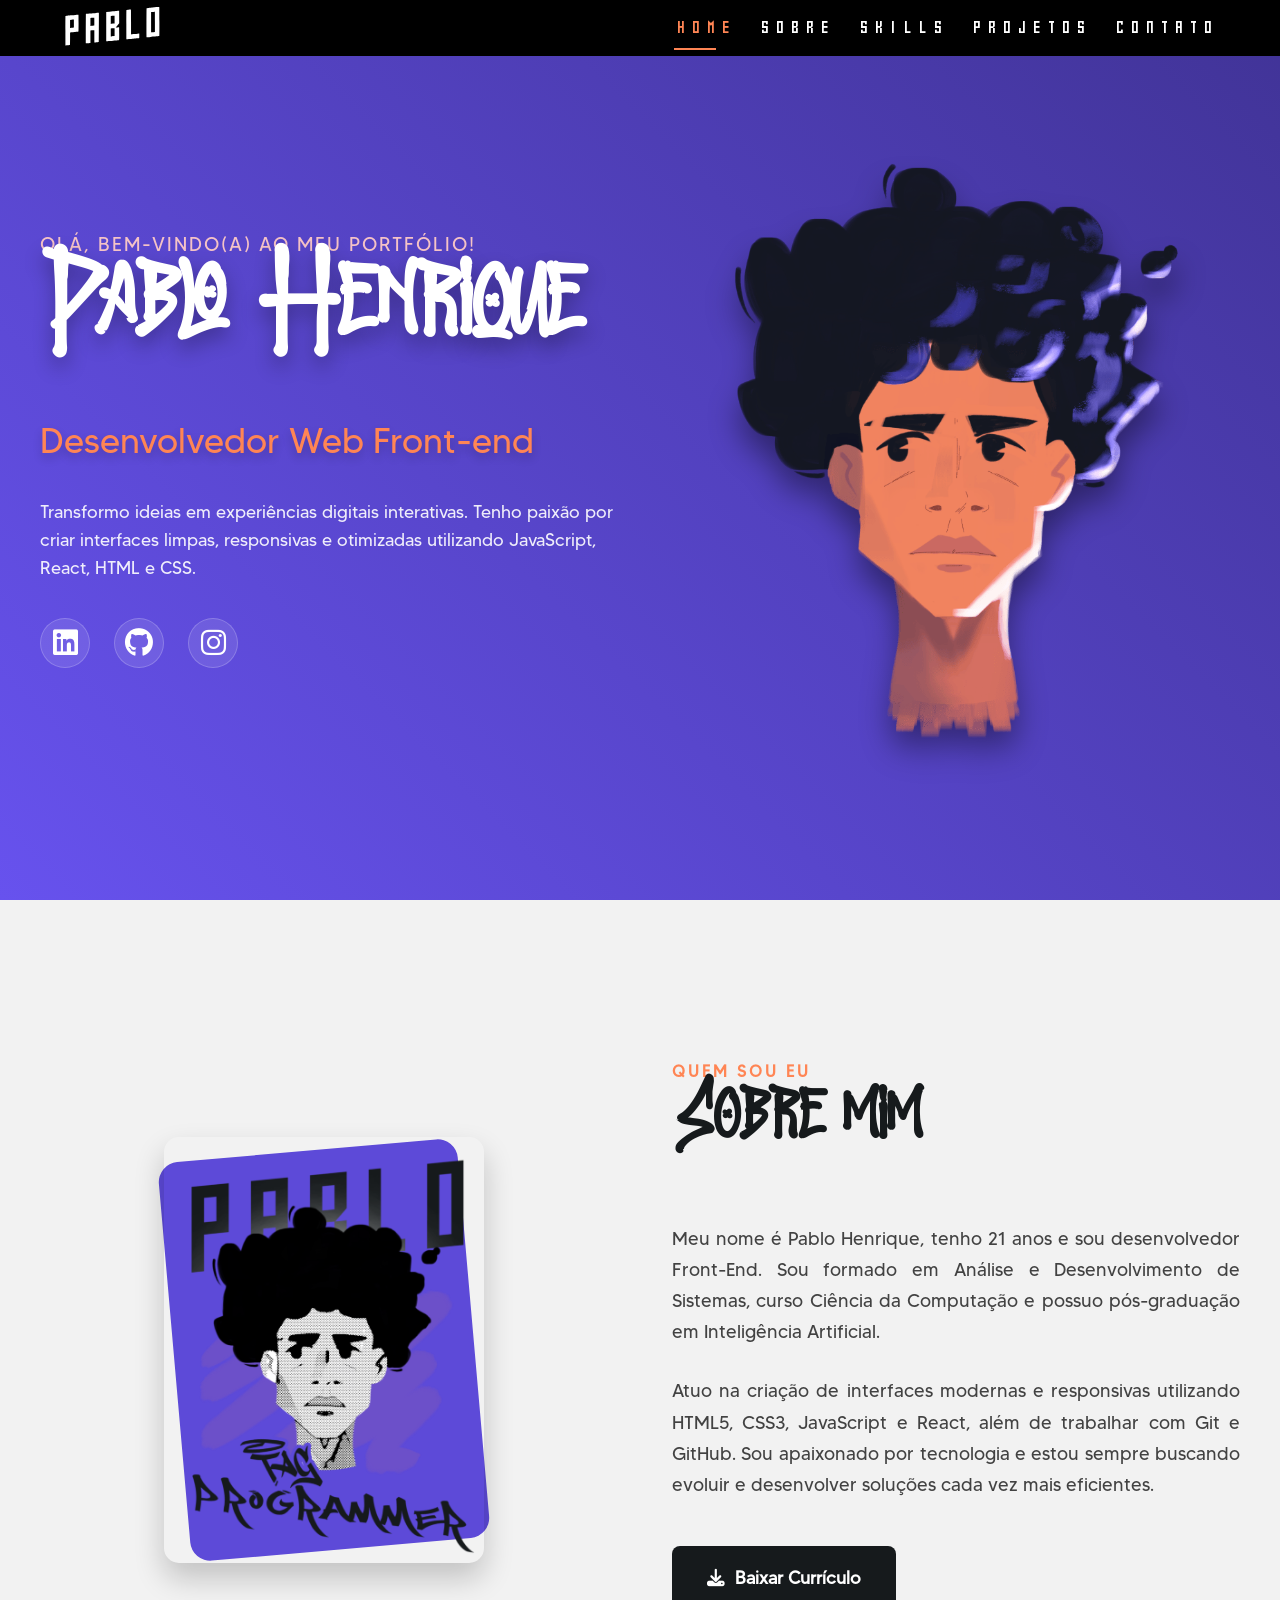
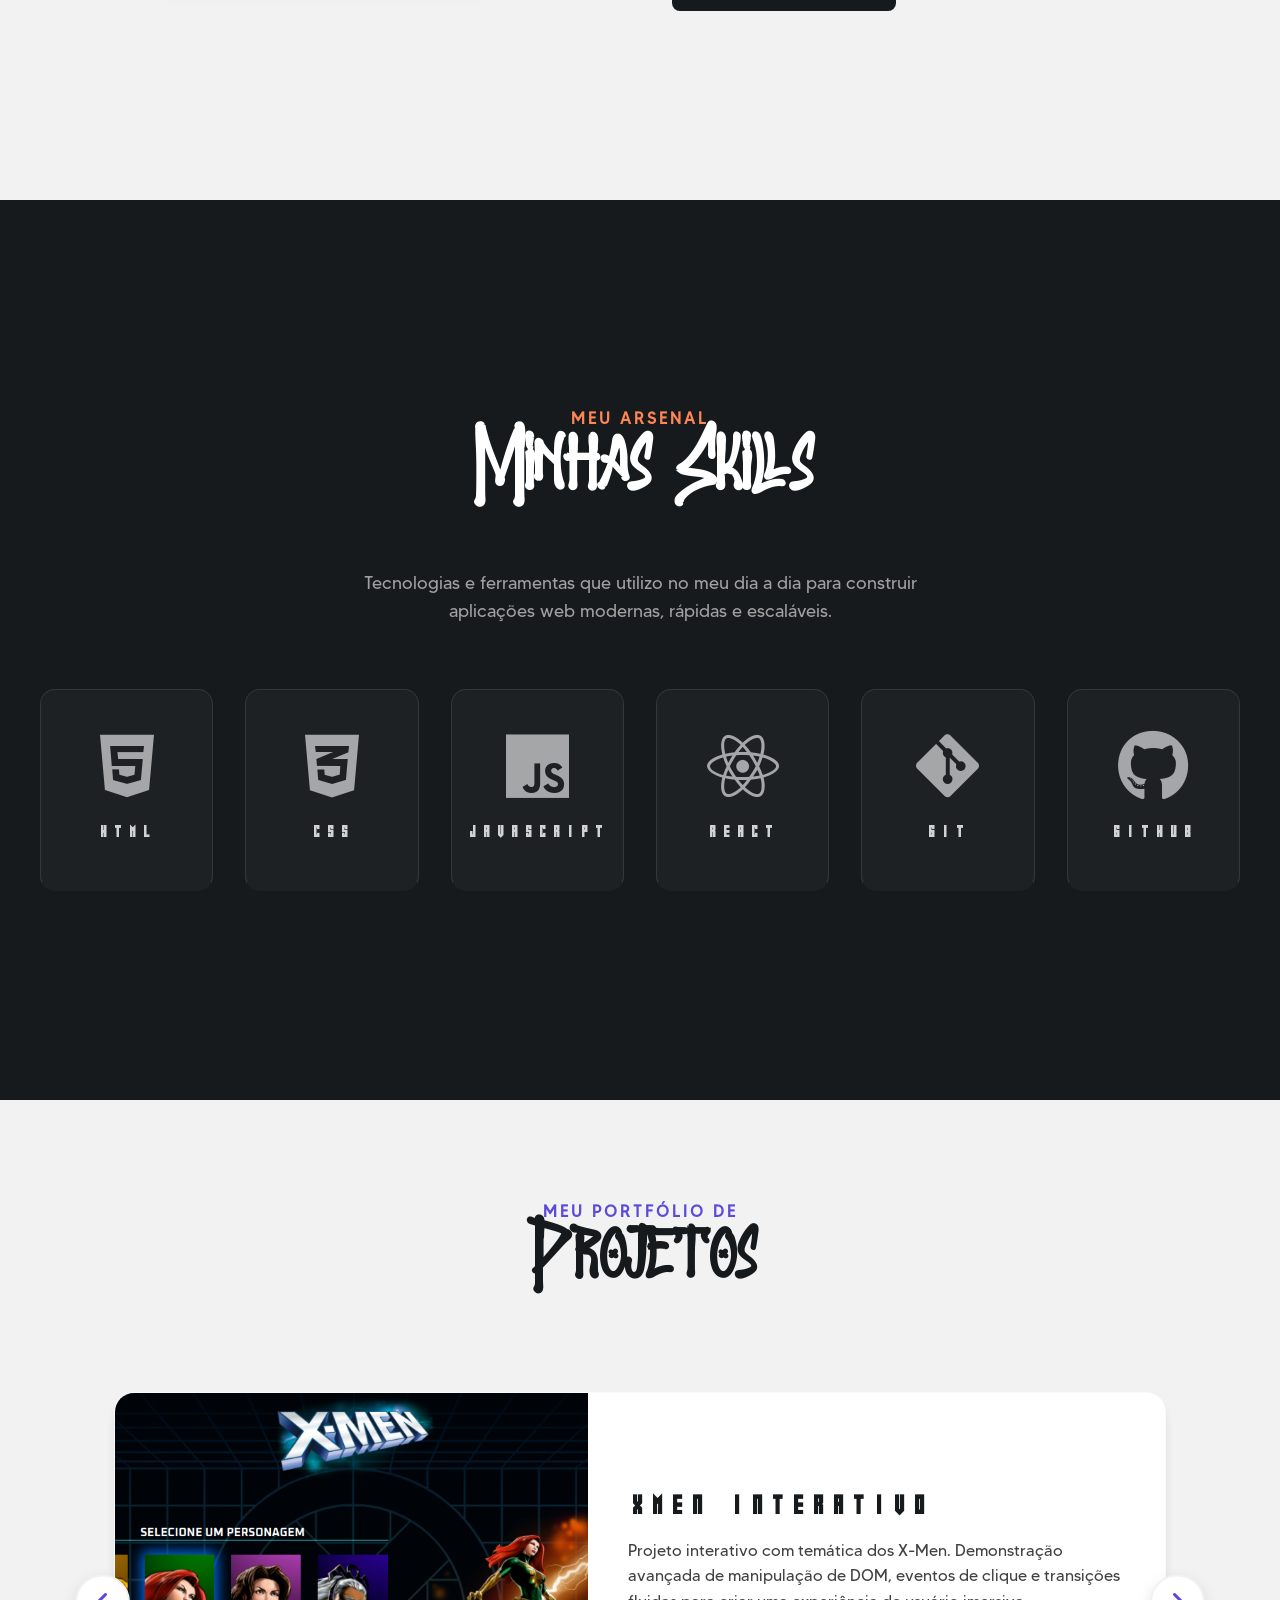
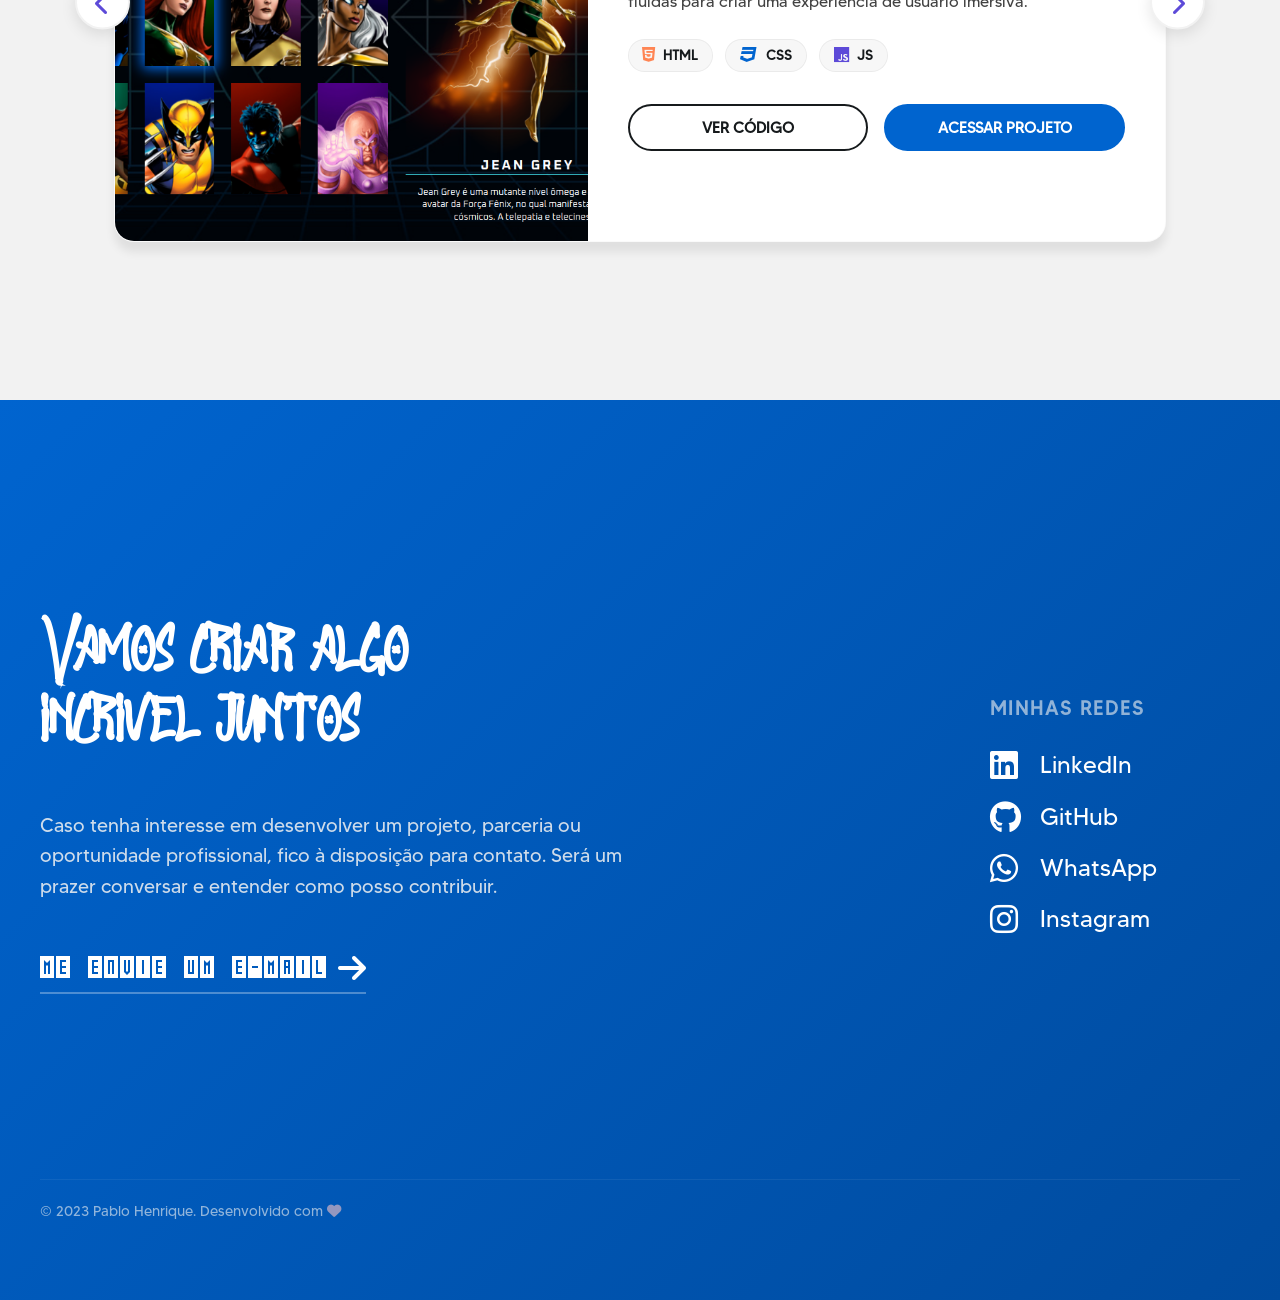
==== commit c4a63480: "Melhorias Hoje reformulei a seção com os projetos  Aprimorei o SEO para aparecer melhor colocado nas" ====
--- a/index.html
+++ b/index.html
@@ -3,7 +3,17 @@
   <head>
     <meta charset="UTF-8" />
     <meta name="viewport" content="width=device-width, initial-scale=1.0" />
-    <title>Portfólio</title>
+    <title>Pablo Henrique - Desenvolvedor Front-end</title>
+    <meta name="description" content="Portfólio de Pablo Henrique, desenvolvedor front-end especializado em HTML5, CSS3, JavaScript e React. Criação de sites modernos, responsivos e otimizados para SEO, com foco em performance e experiência do usuário.">
+    <meta name="author" content="Pablo Henrique">
+    <meta name="robots" content="index, follow">
+
+    <!--Melhorias no compartilhamento do link-->
+    <meta property="og:title" content="Portfólio Pablo Henrique">
+    <meta property="og:description" content="Desenvolvedor Front-End especializado em HTML, CSS e JS">
+    <meta property="og:image" content="https://apesdigital.com/src/images/perfil-simple.png">
+    <meta property="og:url" content="https://apesdigital.com">
+    
     <!--Usando versionamento-->
     <link rel="stylesheet" href="src/style/style.css?v=1.1" />
     <link rel="stylesheet" href="src/style/mq.css?v=1.1" />
@@ -15,9 +25,25 @@
       crossorigin="anonymous"
       referrerpolicy="no-referrer"
     />
+
+    <script type="application/ld+json">
+      {
+        "@context": "https://schema.org",
+        "@type": "Person",
+        "name": "Pablo Henrique",
+        "jobTitle": "Front-End Developer",
+        "url": "https://apesdigital.com",
+        "image": "https://apesdigital.com/src/images/perfil-simple.png",
+        "sameAs": [
+          "https://github.com/pablodevfe",
+          "https://www.instagram.com/pablo_dev01"
+        ]
+      }
+  </script>
   </head>
 
   <body>
+    <!-- CABEÇALHO -->
     <header class="header" id="header">
       <button class="btnHeader" id="btnHeaderHamburguer">
         <i class="fa-solid fa-bars iconBranco"></i>
@@ -38,8 +64,11 @@
         <a href="#contato" id="btnContatos">CONTATO</a>
       </nav>
     </header>
+    <!-- CABEÇALHO -->
 
     <main class="main" id="main">
+
+      <!-- HOME -->
       <section class="home" id="home">
         <div class="limitador homeWrapper">
           <div class="homeText">
@@ -87,15 +116,17 @@
           </div>
         </div>
       </section>
-      <!--home-->
-
+      <!-- HOME -->
+
+      <!-- SOBRE -->
       <section class="sobre" id="sobre">
         <div class="limitador sobreWrapper">
           <div class="sobreImgBox">
-            <!-- A div abaixo cria aquele fundo geométrico charmoso atrás da foto -->
+            <!-- fundo geométrico atrás da foto -->
             <div class="imgBg"></div>
             <img
               src="src/images/sobre-bw.png"
+              loading="lazy"
               alt="Foto sobre Pablo Henrique"
               class="imgSobre"
             />
@@ -124,6 +155,7 @@
           </div>
         </div>
       </section>
+      <!-- SOBRE -->
 
       <!-- SKILLS -->
       <section class="skills" id="skills">
@@ -175,7 +207,8 @@
             </div>
           </div>
         </div>
-      </section> <!--skills-->
+      </section>
+      <!-- SKILLS -->
 
       <!--PROJETOS-->
       <section class="projetos" id="projetos">
@@ -197,14 +230,14 @@
             <!-- Trilha do Carrossel -->
             <div class="projetosTrack" id="projetosTrack">
 
-              <!-- CARD 1 -->
+              <!-- CARD 1 - XMEN -->
               <div class="cardProjetoLargo">
                 <div class="imgBoxLargo">
-                  <img src="src/images/projetos/Capturar.JPG" alt="Projeto XMEN" />
+                  <img src="src/images/projetos/projetoXmen.jpg" loading="lazy" alt="Projeto XMEN" />
                   <div class="overlayLargo"><i class="fa-brands fa-github"></i></div>
                 </div>
                 <div class="contentBoxLargo">
-                  <h2>XMEN Interactive</h2>
+                  <h2>XMEN INTERATIVO</h2>
                   <p>
                     Projeto interativo com temática dos X-Men. Demonstração avançada de manipulação de DOM, 
                     eventos de clique e transições fluidas para criar uma experiência de usuário imersiva.
@@ -212,46 +245,46 @@
                   <div class="tecListLargo">
                     <span style="--cor: var(--orange);"><i class="fa-brands fa-html5"></i> HTML</span>
                     <span style="--cor: var(--blue);"><i class="fa-brands fa-css3"></i> CSS</span>
-                    <span style="--cor: #F7DF1E;"><i class="fa-brands fa-js"></i> JS</span>
+                    <span style="--cor: var(--purple);"><i class="fa-brands fa-js"></i> JS</span>
                   </div>
                   <div class="btnContainerLargo">
-                    <a href="#" target="_blank" class="btnLargo outline">Ver Código</a>
-                    <a href="#" target="_blank" class="btnLargo solid">Acessar Projeto</a>
+                    <a href="https://github.com/PabloDevFE/projetos/tree/main/paginaXmens" target="_blank" class="btnLargo outline">Ver Código</a>
+                    <a href="https://pablodevfe.github.io/projetos/paginaXmens" target="_blank" class="btnLargo solid">Acessar Projeto</a>
                   </div>
                 </div>
               </div>
 
-              <!-- CARD 2 -->
+              <!-- CARD 2 - Laços da Dora-->
               <div class="cardProjetoLargo">
                 <div class="imgBoxLargo">
-                  <img src="src/images/projetos/Capturar.JPG" alt="Projeto E-commerce" />
+                  <img src="src/images/projetos/projetoLacosDaDora.jpg" loading="lazy" alt="Landing page Laços da Dora" />
                   <div class="overlayLargo"><i class="fa-brands fa-github"></i></div>
                 </div>
                 <div class="contentBoxLargo">
-                  <h2>E-Commerce Flow</h2>
+                  <h2>LACOS DA DORA</h2>
                   <p>
-                    Interface de uma loja virtual responsiva com carrinho de compras dinâmico. 
-                    Foco na componentização eficiente e no gerenciamento de estados da aplicação.
+                    Landing page com visual acolhedor para uma microempreendedora que produz laços caseiros feitos sob encomendas.
                   </p>
                   <div class="tecListLargo">
-                    <span style="--cor: #61DAFB;"><i class="fa-brands fa-react"></i> React</span>
+                    <span style="--cor: var(--orange);"><i class="fa-brands fa-html5"></i> HTML</span>
                     <span style="--cor: var(--blue);"><i class="fa-brands fa-css3"></i> CSS</span>
+                    <span style="--cor: var(--purple);"><i class="fa-brands fa-js"></i> JS</span>
                   </div>
                   <div class="btnContainerLargo">
-                    <a href="#" target="_blank" class="btnLargo outline">Ver Código</a>
-                    <a href="#" target="_blank" class="btnLargo solid">Acessar Projeto</a>
+                    <a href="https://github.com/PabloDevFE/pages/tree/main/LacosDaDora" target="_blank" class="btnLargo outline">Ver Código</a>
+                    <a href="https://pablodevfe.github.io/pages/LacosDaDora/" target="_blank" class="btnLargo solid">Acessar Projeto</a>
                   </div>
                 </div>
               </div>
 
-              <!-- CARD 3 -->
+              <!-- CARD 3 - Portifólio -->
               <div class="cardProjetoLargo">
                 <div class="imgBoxLargo">
-                  <img src="src/images/projetos/Capturar.JPG" alt="Projeto Portfólio" />
+                  <img src="src/images/projetos/projetoPortifolio.jpg" loading="lazy" alt="Projeto Portfólio" />
                   <div class="overlayLargo"><i class="fa-brands fa-github"></i></div>
                 </div>
                 <div class="contentBoxLargo">
-                  <h2>Portfolio Pessoal</h2>
+                  <h2>PORTFOLIO</h2>
                   <p>
                     Meu portfólio pessoal construído com design moderno, animações fluidas 
                     e Scroll Snap nativo, garantindo performance e acessibilidade em qualquer dispositivo.
@@ -262,8 +295,8 @@
                     <span style="--cor: var(--purple);"><i class="fa-brands fa-js"></i> JS</span>
                   </div>
                   <div class="btnContainerLargo">
-                    <a href="#" target="_blank" class="btnLargo outline">Ver Código</a>
-                    <a href="#" target="_blank" class="btnLargo solid">Acessar Projeto</a>
+                    <a href="https://github.com/PabloDevFE/portifolio" target="_blank" class="btnLargo outline">Ver Código</a>
+                    <a href="https://pablodevfe.github.io/portifolio/" target="_blank" class="btnLargo solid">Acessar Projeto</a>
                   </div>
                 </div>
               </div>
@@ -272,8 +305,10 @@
           </div><!-- fim wrapper -->
 
         </div>
-      </section><!--projetos-->
-
+      </section>
+      <!--PROJETOS-->
+
+      <!--FOOTER-->
       <footer class="footer" id="contato">
         <div class="limitador footerWrapper">
           <!-- Lado Esquerdo: Chamada e Email -->
@@ -283,8 +318,8 @@
               incrivel juntos
             </h1>
             <p>
-              Estou sempre aberto a novas oportunidades, projetos freelance ou
-              apenas para trocar uma ideia sobre tecnologia.
+              Caso tenha interesse em desenvolver um projeto, parceria ou oportunidade profissional, 
+              fico à disposição para contato. Será um prazer conversar e entender como posso contribuir.
             </p>
 
             <a
@@ -320,7 +355,7 @@
               </li>
               <li>
                 <a
-                  href="https://www.instagram.com/pablo_dev01/"
+                  href="https://www.instagram.com/pablo_dev01"
                   target="_blank"
                 >
                   <i class="fa-brands fa-instagram"></i> Instagram
@@ -338,6 +373,8 @@
           </p>
         </div>
       </footer>
+      <!--FOOTER-->
+
     </main>
 
     <script src="src/scripts/index.js?v=1.1"></script>
--- a/src/style/style.css
+++ b/src/style/style.css
@@ -142,12 +142,11 @@
   width: 70%;
   background-color: #fff;
   position: absolute;
-  bottom: -5px; /* Desce a linha um pouco para não colar no texto */
+  bottom: -5px;
   left: 0;
   transition: .4s;
 }
 
-/* NOVO: Estilo visual para a seção atual (Sinalização no menu) */
 .navigation > a.navActive {
   color: var(--orange); /* Muda a cor do texto para dar destaque */
 }
@@ -185,13 +184,11 @@
 main section,
 .footer {
   padding: 5em 1em;
-
   /* Configurações do Scroll Snap */
   scroll-snap-align: start;
   /* Trava o topo da seção no topo da tela */
   scroll-snap-stop: always;
   /* Obriga o scroll a parar em todas as seções, sem pular nenhuma */
-
   min-height: 100vh;
 }
 
@@ -208,7 +205,7 @@
   animation: infinite 10s bgMoviment cubic-bezier(0.4, 0, 0.2, 1);
   color: #fff;
   display: flex;
-  align-items: center; /* Garante que o conteúdo fique no centro do slide */
+  align-items: center;
 }
 
 @keyframes bgMoviment {
@@ -222,7 +219,6 @@
   justify-content: space-between;
   align-items: center;
   gap: 2rem;
-  /* Garante que o layout não esprema caso a tela seja média */
   flex-wrap: wrap-reverse; 
 }
 
@@ -233,7 +229,7 @@
 .saudacao {
   font-family: var(--fontText);
   font-size: 1.2rem;
-  color: var(--pink); /* Tom claro que combina maravilhosamente com roxo */
+  color: var(--pink);
   letter-spacing: 2px;
   text-transform: uppercase;
   margin-bottom: 0.5rem;
@@ -245,7 +241,7 @@
   line-height: 1.4;
   color: var(--white);
   margin-bottom: 0.1em;
-  text-shadow: 0px 10px 20px rgba(0, 0, 0, 0.3); /* Sombra mais suave e espalhada */
+  text-shadow: 0px 10px 20px rgba(0, 0, 0, 0.3);
 }
 
 .homeText h2 {
@@ -261,7 +257,7 @@
   font-size: 1.1rem;
   line-height: 1.6;
   opacity: 0.9;
-  margin-bottom: 2em; /* Empurra as redes sociais para baixo */
+  margin-bottom: 2em;
 }
 
 /* Redes Sociais da Home */
@@ -288,7 +284,7 @@
 .socialMidias a:hover {
   background-color: var(--orange);
   border-color: var(--orange);
-  transform: translateY(-5px); /* Dá um pulinho pra cima */
+  transform: translateY(-5px);
   box-shadow: 0px 10px 20px rgba(255, 133, 84, 0.4);
 }
 
@@ -302,7 +298,7 @@
 .imgPerfil {
   width: clamp(250px, 35vw, 450px);
   filter: drop-shadow(0px 20px 15px rgba(0, 0, 0, 0.4));
-  /* Animação de flutuação para dar vida */
+  /* Animação de flutuação */
   animation: floatProfile 6s ease-in-out infinite;
 }
 
@@ -326,7 +322,7 @@
   gap: 4em;
 }
 
-/* Subtítulos charmosos em cima do H1 */
+/* Subtítulos em cima do H1 */
 .sectionSubtitle {
   font-family: var(--fontText);
   color: var(--orange);
@@ -346,7 +342,7 @@
   font-size: clamp(40px, 6vw, 70px);
   color: var(--offBlack);
   margin-bottom: 0.5em;
-  text-shadow: none; /* Mais limpo */
+  text-shadow: none;
 }
 
 .sobreText p {
@@ -378,7 +374,7 @@
   box-shadow: 0px 10px 20px rgb(255, 133, 84, 0.3);
 }
 
-/* Imagem do Sobre com moldura moderna */
+/* Imagem do Sobre com moldura */
 .sobreImgBox {
   flex: 1;
   position: relative;
@@ -417,9 +413,9 @@
   transform: scale(1.05);
 }
 
-/*============================================= skills (DARK MODE) =============================================*/
+/*============================================= skills =============================================*/
 .skills {
-  background-color: var(--offBlack); /* O pulo do gato: Fundo Escuro! */
+  background-color: var(--offBlack);
   display: flex;
   flex-direction: column;
   justify-content: center;
@@ -452,7 +448,6 @@
 }
 
 .skillCard.darkCard {
-  /* Fundo translúcido (Glassmorphism escuro) */
   background-color: rgba(255, 255, 255, 0.03);
   border: 1px solid rgba(255, 255, 255, 0.1);
   padding: 2.5em 1em;
@@ -492,7 +487,8 @@
 .skillCard.darkCard:hover i {
   color: var(--brand-color);
   transform: scale(1.1);
-  text-shadow: 0px 0px 20px var(--brand-color); /* Ícone brilha */
+  text-shadow: 0px 0px 20px var(--brand-color); 
+  /* Ícone brilha */
 }
 
 .skillCard.darkCard:hover h3 {
@@ -508,7 +504,7 @@
 
 /*============================================= projetos =============================================*/
 .projetos {
-  background-color: var(--offWhite); /* Alterna o fundo para claro, dando respiro */
+  background-color: var(--offWhite);
   display: flex;
   flex-direction: column;
   justify-content: center;
@@ -527,7 +523,7 @@
 }
 
 .projetosHeader .sectionSubtitle {
-  color: var(--purple); /* Traz o roxo pra dar vida */
+  color: var(--purple);
 }
 
 .scrollHintMobile {
@@ -538,7 +534,7 @@
 .carrosselWrapper {
   position: relative;
   width: 100%;
-  max-width: 1100px; /* Aumentei a largura do card para deixá-lo mais imponente */
+  max-width: 1100px;
   margin: 0 auto;
 }
 
@@ -550,9 +546,6 @@
   scroll-behavior: smooth;
   scrollbar-width: none;
   -ms-overflow-style: none;
-  
-  /* CORREÇÃO DA SOMBRA: Padding generoso em todos os lados */
-  /* O espaço extra nas laterais (1.5em) e embaixo (3em) impede o corte da sombra */
   padding: 2em 1.5em 3.5em 1.5em; 
 }
 
@@ -563,9 +556,9 @@
 /* BOTÕES DE NAVEGAÇÃO (Setas) */
 .btnNavProjeto {
   position: absolute;
-  top: 45%; /* Subi um pouquinho para compensar o padding do fundo */
+  top: 45%;
   transform: translateY(-50%);
-  width: 55px; /* Deixei o botão levemente maior para acompanhar o card */
+  width: 55px;
   height: 55px;
   background-color: var(--white);
   border: 2px solid var(--offWhite);
@@ -600,19 +593,17 @@
   overflow: hidden;
   box-shadow: 0px 10px 10px rgba(0, 0, 0, 0.08);
   border: 1px solid rgba(0,0,0,0.02);
-  
-  /* NOVO TAMANHO: Fica maior no PC (até 550px), mas respeita monitores menores */
   height: clamp(400px, 50vh, 550px); 
   transition: transform 0.4s ease, box-shadow 0.4s ease;
 }
 
 .cardProjetoLargo:hover {
   transform: translateY(-10px); /* O card flutua de leve ao passar o mouse */
-  box-shadow: 0px 10px 20px rgba(0, 0, 0, 0.15); /* Sombra aumenta, mas sem cortar */
+  box-shadow: 0px 10px 20px rgba(0, 0, 0, 0.15); /* Sombra aumenta */
 }
 
 .imgBoxLargo {
-  flex: 0 0 45%; /* Fixa a imagem em 45% do card, dando mais espaço pro texto (55%) */
+  flex: 0 0 45%;
   position: relative;
   overflow: hidden;
 }
@@ -630,7 +621,7 @@
 
 .contentBoxLargo {
   flex: 1; 
-  padding: 3em; /* Padding maior para acompanhar o card maior */
+  padding: 3em;
   display: flex;
   flex-direction: column;
   justify-content: center;
@@ -639,7 +630,7 @@
 .overlayLargo {
   position: absolute;
   top: 0; left: 0; width: 100%; height: 100%;
-  background: rgba(93, 74, 216, 0.7); /* Fundo roxo translúcido */
+  background: rgba(93, 74, 216, 0.7);
   display: flex;
   justify-content: center;
   align-items: center;
@@ -658,7 +649,8 @@
 .cardProjetoLargo:hover .overlayLargo i { transform: translateY(0); }
 
 .contentBoxLargo {
-  flex: 1; /* Ocupa os outros 50% */
+  flex: 1; 
+  /* Ocupa os outros 50% */
   padding: 2.5em;
   display: flex;
   flex-direction: column;
@@ -748,11 +740,8 @@
 
 /*============================================= contato / footer =============================================*/
 .footer {
-  /* Mantém o azul, mas com um gradiente super sutil e elegante */
   background: linear-gradient(135deg, var(--blue), #004b9e);
   color: var(--offWhite);
-  
-  /* Flexbox para garantir que o conteúdo fique no meio da tela (slide) */
   display: flex;
   flex-direction: column;
   justify-content: center;
@@ -765,7 +754,7 @@
   align-items: center;
   gap: 4em;
   width: 100%;
-  flex-grow: 1; /* Empurra o copyright lá pro fundo */
+  flex-grow: 1;
 }
 
 /* Lado Esquerdo */
@@ -777,7 +766,7 @@
   font-size: clamp(40px, 5vw, 70px);
   line-height: 1.1;
   margin-bottom: 0.5em;
-  text-shadow: none; /* Remove a sombra antiga para um visual mais limpo/flat */
+  text-shadow: none;
   color: var(--white);
 }
 
@@ -811,7 +800,7 @@
 }
 
 .bigEmail:hover i {
-  transform: translateX(10px); /* A setinha anda pro lado ao passar o mouse */
+  transform: translateX(10px);
 }
 
 /* Lado Direito */
@@ -848,12 +837,13 @@
 
 .socialLinksMenu a i {
   font-size: 2rem;
-  width: 35px; /* Mantém os ícones alinhados */
+  width: 35px;
 }
 
 .socialLinksMenu a:hover {
   color: var(--orange);
-  transform: translateX(10px); /* O link dá um 'passinho' pra direita ao passar o mouse */
+  transform: translateX(10px); 
+  /* O link dá um 'passinho' pra direita ao passar o mouse */
 }
 
 /* Copyright na base */
@@ -869,5 +859,5 @@
 }
 
 .copySection i {
-  color: var(--pink); /* Coração rosa pra dar um charme */
+  color: var(--pink);
 }
--- a/src/style/mq.css
+++ b/src/style/mq.css
@@ -23,8 +23,7 @@
     scroll-snap-stop: always; /* Obriga a parar na seção, sem pular nenhuma */
   }
 
-  /* O resto do seu mq.css continua exatamente igual abaixo... */
-  /*====================================header====================================*/
+  /*==================================== header ====================================*/
   .btnHeader {
     display: block;
   }
@@ -35,11 +34,11 @@
     top: 0;
     left: 0;
     width: 100vw;
-    height: 100vh; /* Limpei a duplicata que tinha no seu código original */
+    height: 100vh; 
     padding: 1.3em;
     gap: 3em;
     padding-top: 7em;
-    background-color: rgba(0, 0, 0, 0.9); /* Deixei mais escuro pra ler melhor no celular */
+    background-color: rgba(0, 0, 0, 0.9); 
     margin-left: -100vw;
     animation-duration: 0.7s;
   }
@@ -49,14 +48,14 @@
     to {margin-left: 0vw;}
   }
 
-  /*====================================main====================================*/
+  /*==================================== main ====================================*/
   .main h1 {
     font-size: clamp(40px, 15vw, 60px);
   }
 
   /*section roxa (Home no mobile)*/
   .homeWrapper {
-    flex-direction: column-reverse; /* Força a foto a ficar em cima e o texto embaixo */
+    flex-direction: column-reverse;
     text-align: center;
     padding-top: 2em;
   }
@@ -66,7 +65,7 @@
   }
 
   .homeText h1 {
-    font-size: 4rem; /* Ajuste o tamanho do nome pro celular */
+    font-size: 4rem;
   }
 
   .homeText h2 {
@@ -84,10 +83,11 @@
   }
 
   .imgPerfil {
-    width: 70%; /* Imagem um pouco menor no celular para caber o texto bem */
-  }
-
-  /*sobre*/
+    width: 70%; 
+  }
+
+  /*============================================= SOBRE ====================================================*/
+
   .sobreWrapper {
     flex-direction: column;
     text-align: center;
@@ -96,17 +96,17 @@
 
   .sobreText {
     width: 100%;
-    order: 1; /* Faz o texto aparecer primeiro no celular */
+    order: 1;
   }
 
   .sobreText p {
     font-size: 1rem;
-    text-align: center; /* Centraliza o texto no celular fica mais bonito */
+    text-align: center;
   }
 
   .sobreImgBox {
     width: 100%;
-    order: 2; /* A imagem vai pra baixo do texto */
+    order: 2;
     min-height: 300px;
   }
 
@@ -115,7 +115,7 @@
     height: 300px;
   }
 
-  /*skills no mobile*/
+/*============================================= SKILLS  ====================================================*/
   .skillsHeader p {
     font-size: 0.95rem;
     padding: 0 1em;
@@ -138,9 +138,9 @@
     font-size: 1.2rem;
   }
 
-/* projetos no mobile */
+/*============================================= PROJETOS ====================================================*/
   .btnNavProjeto {
-    display: none; /* Esconde as setas no celular */
+    display: none;
   }
 
   .scrollHintMobile {
@@ -159,38 +159,36 @@
 
   .projetosTrack {
     gap: 1.5em;
-    /* CORREÇÃO DA SOMBRA NO CELULAR: Padding nas laterais e embaixo */
     padding: 1.5em 1em 3em 1em; 
   }
 
   .cardProjetoLargo {
     flex-direction: column;
     height: auto; 
-    /* Reduzi de 90vw para 85vw. Isso dá margem para a sombra respirar dos lados e mostra o próximo card direitinho */
     width: 85vw; 
     min-width: 85vw; 
   }
 
   .imgBoxLargo {
-    height: 220px; /* Imagem levemente mais alta no celular para dar presença */
+    height: 220px;
     flex: none; 
   }
 
   .contentBoxLargo {
-    padding: 1.8em 1.5em; /* Ajuste fino no espaço do texto */
+    padding: 1.8em 1.5em;
   }
   .contentBoxLargo h2 {
     font-size: 2rem;
   }
 
   .btnContainerLargo {
-    flex-direction: column; /* Botões um embaixo do outro no celular */
-  }
-
-/* footer no mobile */
+    flex-direction: column;
+  }
+
+/*============================================= FOOTER ====================================================*/
   .footerWrapper {
     flex-direction: column;
-    align-items: flex-start; /* Alinha tudo à esquerda no celular */
+    align-items: flex-start;
     gap: 3em;
     justify-content: center;
   }
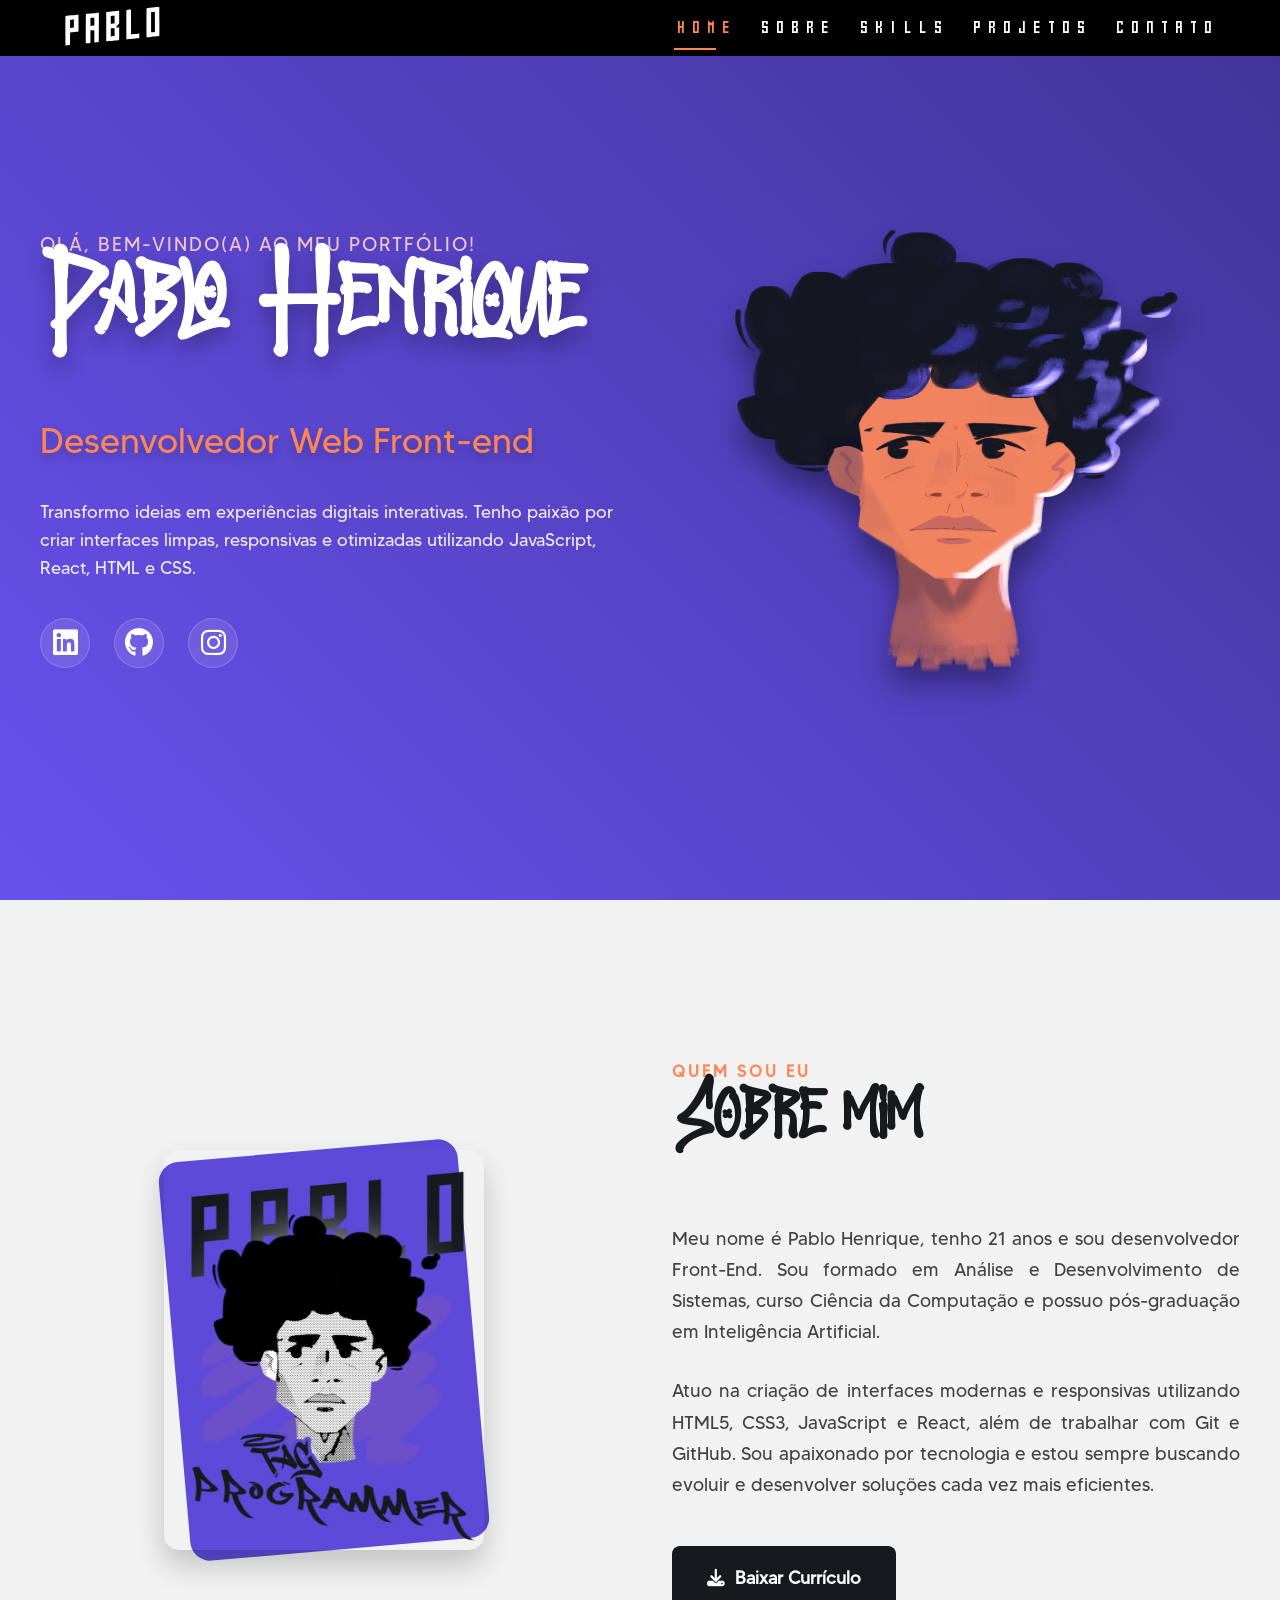
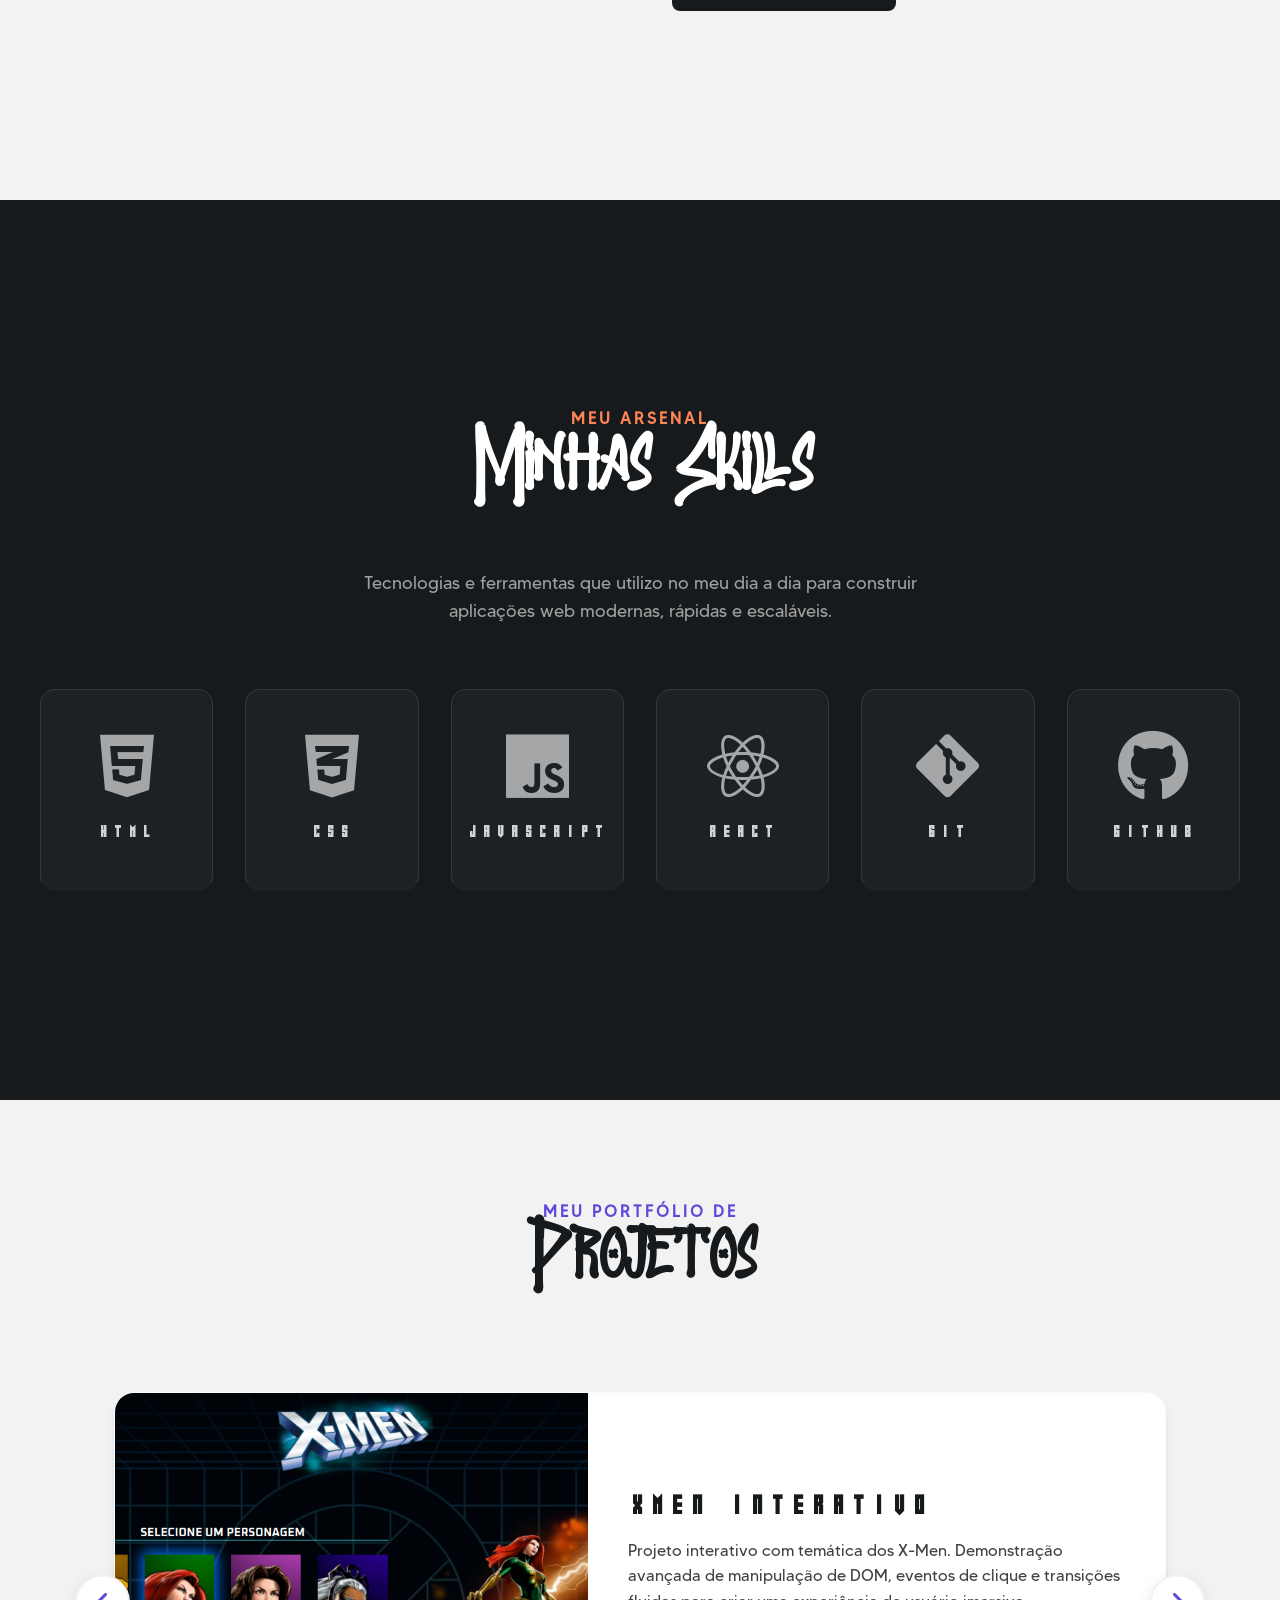
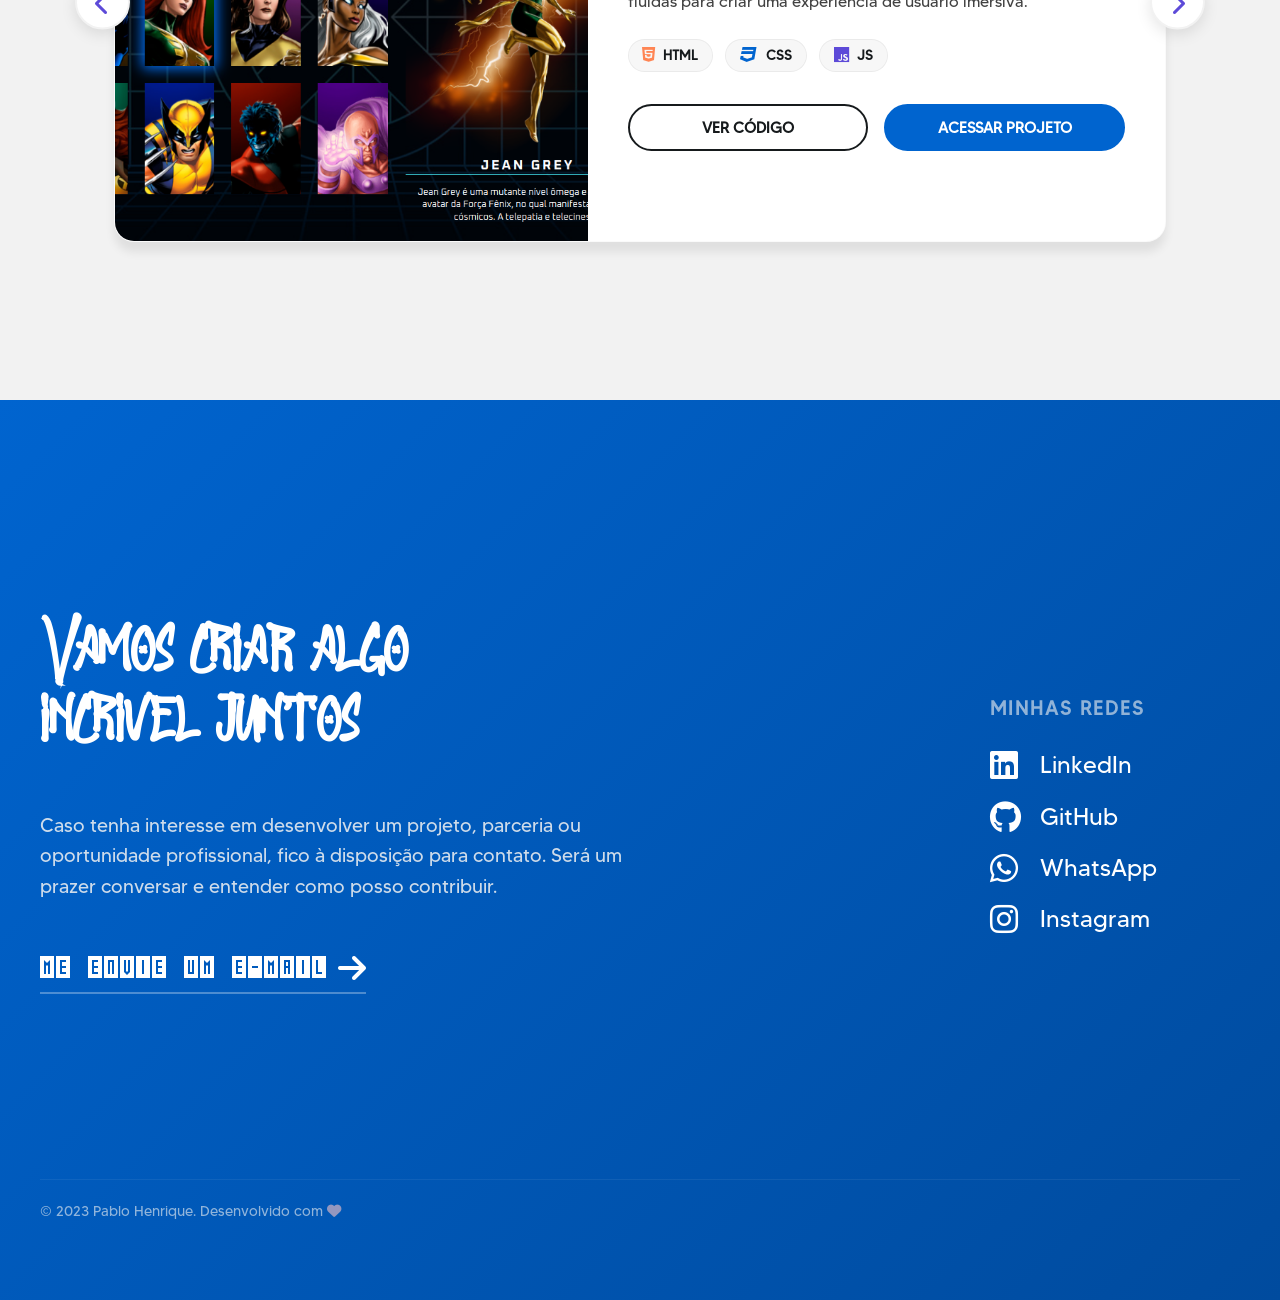
==== commit a9ad611c: "Melhorias de SEO" ====
--- a/index.html
+++ b/index.html
@@ -4,7 +4,32 @@
     <meta charset="UTF-8" />
     <meta name="viewport" content="width=device-width, initial-scale=1.0" />
     <title>Pablo Henrique - Desenvolvedor Front-end</title>
+    
+    <link rel="icon" href="src/images/icons/favicon.ico">
+
+    <link rel="icon" type="image/png" sizes="32x32" href="src/images/icons/favicon-32x32.png">
+
+    <link rel="icon" type="image/png" sizes="16x16" href="src/images/icons/favicon-16x16.png">
+
+    <link rel="apple-touch-icon" href="src/images/icons/apple-touch-icon.png">
+
+    <link rel="manifest" href="src/images/icons/site.webmanifest">
+
     <meta name="description" content="Portfólio de Pablo Henrique, desenvolvedor front-end especializado em HTML5, CSS3, JavaScript e React. Criação de sites modernos, responsivos e otimizados para SEO, com foco em performance e experiência do usuário.">
+    <meta name="keywords" content="
+      desenvolvedor front-end,
+      programador front-end,
+      front-end developer brasil,
+      criação de sites,
+      desenvolvedor html css javascript,
+      sites responsivos,
+      freelancer front-end,
+      portfólio desenvolvedor web,
+      criação de landing page,
+      desenvolvedor web minas gerais,
+      criação de sites pedro leopoldo,
+      criação de sites sete lagoas
+      ">
     <meta name="author" content="Pablo Henrique">
     <meta name="robots" content="index, follow">
 
@@ -13,6 +38,13 @@
     <meta property="og:description" content="Desenvolvedor Front-End especializado em HTML, CSS e JS">
     <meta property="og:image" content="https://apesdigital.com/src/images/perfil-simple.png">
     <meta property="og:url" content="https://apesdigital.com">
+
+    <!--TAGS PARA SEO MOBILE-->
+    <link rel="canonical" href="https://apesdigital.com" />
+    <meta name="theme-color" content="#161a1c">
+    
+    <!--Preconnect para carregar o FontAwesome mais rápido-->
+    <link rel="preconnect" href="https://cdnjs.cloudflare.com" crossorigin>
     
     <!--Usando versionamento-->
     <link rel="stylesheet" href="src/style/style.css?v=1.1" />
@@ -39,13 +71,13 @@
           "https://www.instagram.com/pablo_dev01"
         ]
       }
-  </script>
+    </script>
   </head>
 
   <body>
     <!-- CABEÇALHO -->
     <header class="header" id="header">
-      <button class="btnHeader" id="btnHeaderHamburguer">
+      <button class="btnHeader" id="btnHeaderHamburguer" aria-label="Abrir menu de navegação">
         <i class="fa-solid fa-bars iconBranco"></i>
       </button>
 
@@ -54,7 +86,7 @@
       </div>
 
       <nav class="navigation" id="navigation">
-        <button class="btnHeader" id="btnHeaderClose">
+        <button class="btnHeader" id="btnHeaderClose" aria-label="Fechar menu de navegação">
           <i class="fa-solid fa-x iconBranco"></i>
         </button>
         <a href="#home" id="btnHome" class="navActive">HOME</a>
@@ -88,18 +120,26 @@
                   <a
                     href="https://www.linkedin.com/in/pablo-henrique-27b9a1240/"
                     target="_blank"
+                    rel="noopener noreferrer" 
+                    aria-label="Meu perfil no LinkedIn"
                     ><i class="fa-brands fa-linkedin"></i
                   ></a>
                 </li>
                 <li>
-                  <a href="https://github.com/PabloDevFE" target="_blank"
-                    ><i class="fa-brands fa-github"></i
+                  <a 
+                  href="https://github.com/PabloDevFE" 
+                  target="_blank"
+                  rel="noopener noreferrer" 
+                  aria-label="Meu perfil no GitHub"
+                  ><i class="fa-brands fa-github"></i
                   ></a>
                 </li>
                 <li>
                   <a
                     href="https://www.instagram.com/pablo_dev01/"
                     target="_blank"
+                    rel="noopener noreferrer" 
+                    aria-label="Meu perfil no Instagram"
                     ><i class="fa-brands fa-instagram"></i
                   ></a>
                 </li>
@@ -112,6 +152,9 @@
               src="src/images/perfil-simple.png"
               alt="Foto de perfil de Pablo Henrique"
               class="imgPerfil"
+              width="450"
+              height="450"
+              fetchpriority="high"
             />
           </div>
         </div>
@@ -129,6 +172,8 @@
               loading="lazy"
               alt="Foto sobre Pablo Henrique"
               class="imgSobre"
+              width="350"
+              height="400"
             />
           </div>
 
@@ -233,7 +278,12 @@
               <!-- CARD 1 - XMEN -->
               <div class="cardProjetoLargo">
                 <div class="imgBoxLargo">
-                  <img src="src/images/projetos/projetoXmen.jpg" loading="lazy" alt="Projeto XMEN" />
+                  <img src="src/images/projetos/projetoXmen.jpg" 
+                  loading="lazy" 
+                  alt="Projeto XMEN" 
+                  width="300"
+                  height="200"
+                  />
                   <div class="overlayLargo"><i class="fa-brands fa-github"></i></div>
                 </div>
                 <div class="contentBoxLargo">
@@ -248,8 +298,8 @@
                     <span style="--cor: var(--purple);"><i class="fa-brands fa-js"></i> JS</span>
                   </div>
                   <div class="btnContainerLargo">
-                    <a href="https://github.com/PabloDevFE/projetos/tree/main/paginaXmens" target="_blank" class="btnLargo outline">Ver Código</a>
-                    <a href="https://pablodevfe.github.io/projetos/paginaXmens" target="_blank" class="btnLargo solid">Acessar Projeto</a>
+                    <a href="https://github.com/PabloDevFE/projetos/tree/main/paginaXmens" target="_blank" class="btnLargo outline" rel="noopener noreferrer">Ver Código</a>
+                    <a href="https://pablodevfe.github.io/projetos/paginaXmens" target="_blank" class="btnLargo solid" rel="noopener noreferrer">Acessar Projeto</a>
                   </div>
                 </div>
               </div>
@@ -257,7 +307,12 @@
               <!-- CARD 2 - Laços da Dora-->
               <div class="cardProjetoLargo">
                 <div class="imgBoxLargo">
-                  <img src="src/images/projetos/projetoLacosDaDora.jpg" loading="lazy" alt="Landing page Laços da Dora" />
+                  <img src="src/images/projetos/projetoLacosDaDora.jpg" 
+                  loading="lazy" 
+                  alt="Landing page Laços da Dora" 
+                  width="300"
+                  height="200"
+                  />
                   <div class="overlayLargo"><i class="fa-brands fa-github"></i></div>
                 </div>
                 <div class="contentBoxLargo">
@@ -271,8 +326,8 @@
                     <span style="--cor: var(--purple);"><i class="fa-brands fa-js"></i> JS</span>
                   </div>
                   <div class="btnContainerLargo">
-                    <a href="https://github.com/PabloDevFE/pages/tree/main/LacosDaDora" target="_blank" class="btnLargo outline">Ver Código</a>
-                    <a href="https://pablodevfe.github.io/pages/LacosDaDora/" target="_blank" class="btnLargo solid">Acessar Projeto</a>
+                    <a href="https://github.com/PabloDevFE/pages/tree/main/LacosDaDora" target="_blank" class="btnLargo outline" rel="noopener noreferrer">Ver Código</a>
+                    <a href="https://pablodevfe.github.io/pages/LacosDaDora/" target="_blank" class="btnLargo solid" rel="noopener noreferrer">Acessar Projeto</a>
                   </div>
                 </div>
               </div>
@@ -280,7 +335,12 @@
               <!-- CARD 3 - Portifólio -->
               <div class="cardProjetoLargo">
                 <div class="imgBoxLargo">
-                  <img src="src/images/projetos/projetoPortifolio.jpg" loading="lazy" alt="Projeto Portfólio" />
+                  <img src="src/images/projetos/projetoPortifolio.jpg" 
+                  loading="lazy" 
+                  alt="Projeto Portfólio"
+                  width="300"
+                  height="200"
+                  />
                   <div class="overlayLargo"><i class="fa-brands fa-github"></i></div>
                 </div>
                 <div class="contentBoxLargo">
@@ -295,8 +355,8 @@
                     <span style="--cor: var(--purple);"><i class="fa-brands fa-js"></i> JS</span>
                   </div>
                   <div class="btnContainerLargo">
-                    <a href="https://github.com/PabloDevFE/portifolio" target="_blank" class="btnLargo outline">Ver Código</a>
-                    <a href="https://pablodevfe.github.io/portifolio/" target="_blank" class="btnLargo solid">Acessar Projeto</a>
+                    <a href="https://github.com/PabloDevFE/portifolio" target="_blank" class="btnLargo outline" rel="noopener noreferrer">Ver Código</a>
+                    <a href="https://pablodevfe.github.io/portifolio/" target="_blank" class="btnLargo solid" rel="noopener noreferrer">Acessar Projeto</a>
                   </div>
                 </div>
               </div>
@@ -339,17 +399,24 @@
                 <a
                   href="https://www.linkedin.com/in/pablo-henrique-27b9a1240/"
                   target="_blank"
+                  rel="noopener noreferrer"
                 >
                   <i class="fa-brands fa-linkedin"></i> LinkedIn
                 </a>
               </li>
               <li>
-                <a href="https://github.com/pablodevfe" target="_blank">
+                <a href="https://github.com/pablodevfe" 
+                target="_blank"
+                rel="noopener noreferrer"
+                >
                   <i class="fa-brands fa-github"></i> GitHub
                 </a>
               </li>
               <li>
-                <a href="http://wa.me/31982340580" target="_blank">
+                <a href="http://wa.me/31982340580" 
+                target="_blank"
+                rel="noopener noreferrer"
+                >
                   <i class="fa-brands fa-whatsapp"></i> WhatsApp
                 </a>
               </li>
@@ -357,6 +424,7 @@
                 <a
                   href="https://www.instagram.com/pablo_dev01"
                   target="_blank"
+                  rel="noopener noreferrer"
                 >
                   <i class="fa-brands fa-instagram"></i> Instagram
                 </a>
--- a/src/style/style.css
+++ b/src/style/style.css
@@ -2,21 +2,25 @@
 @font-face {
   font-family: "Another Tag";
   src: url(../fonts/aAnotherTag.ttf) format("truetype");
+  font-display: swap;
 }
 
 @font-face {
   font-family: "Gameshow";
   src: url(../fonts/Gameshow.ttf) format("truetype");
+  font-display: swap;
 }
 
 @font-face {
   font-family: "Made Tommy";
   src: url(../fonts/MADE\ TOMMY\ Regular_PERSONAL\ USE.otf) format("opentype");
+  font-display: swap;
 }
 
 @font-face {
   font-family: "Secret";
   src: url(../fonts/SECRETODEMOREGULAR.TTF) format("truetype");
+  font-display: swap;
 }
 
 * {
--- a/src/style/mq.css
+++ b/src/style/mq.css
@@ -26,6 +26,9 @@
   /*==================================== header ====================================*/
   .btnHeader {
     display: block;
+    width: 48px;
+    height: 48px; 
+    padding: 10px;
   }
 
   .navigation {
@@ -48,6 +51,12 @@
     to {margin-left: 0vw;}
   }
 
+  .navigation > a {
+    padding: 10px;
+    min-width: 150px;
+    text-align: center;
+  }
+
   /*==================================== main ====================================*/
   .main h1 {
     font-size: clamp(40px, 15vw, 60px);
@@ -80,6 +89,12 @@
 
   .socialMidias ul {
     justify-content: center;
+    gap: 1.5em;
+  }
+
+  .socialMidias a {
+  width: 55px; 
+  height: 55px;
   }
 
   .imgPerfil {
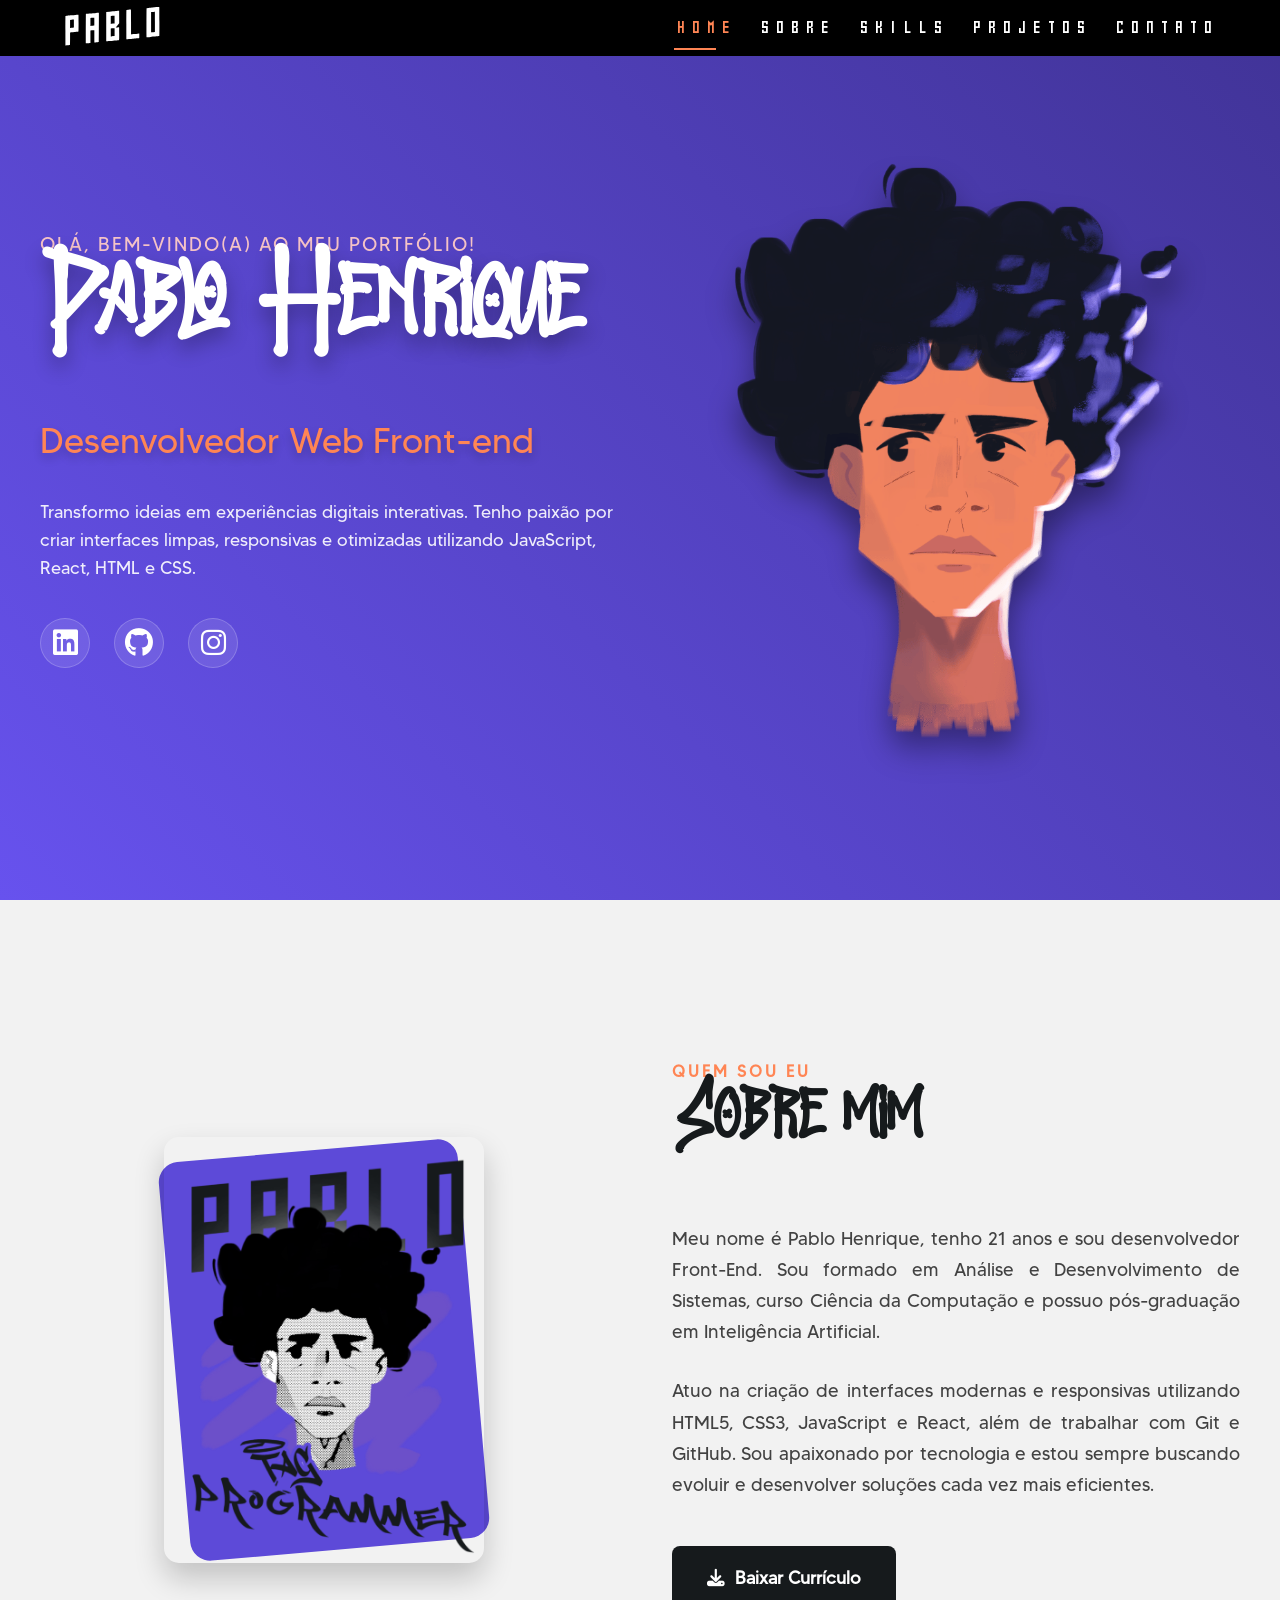
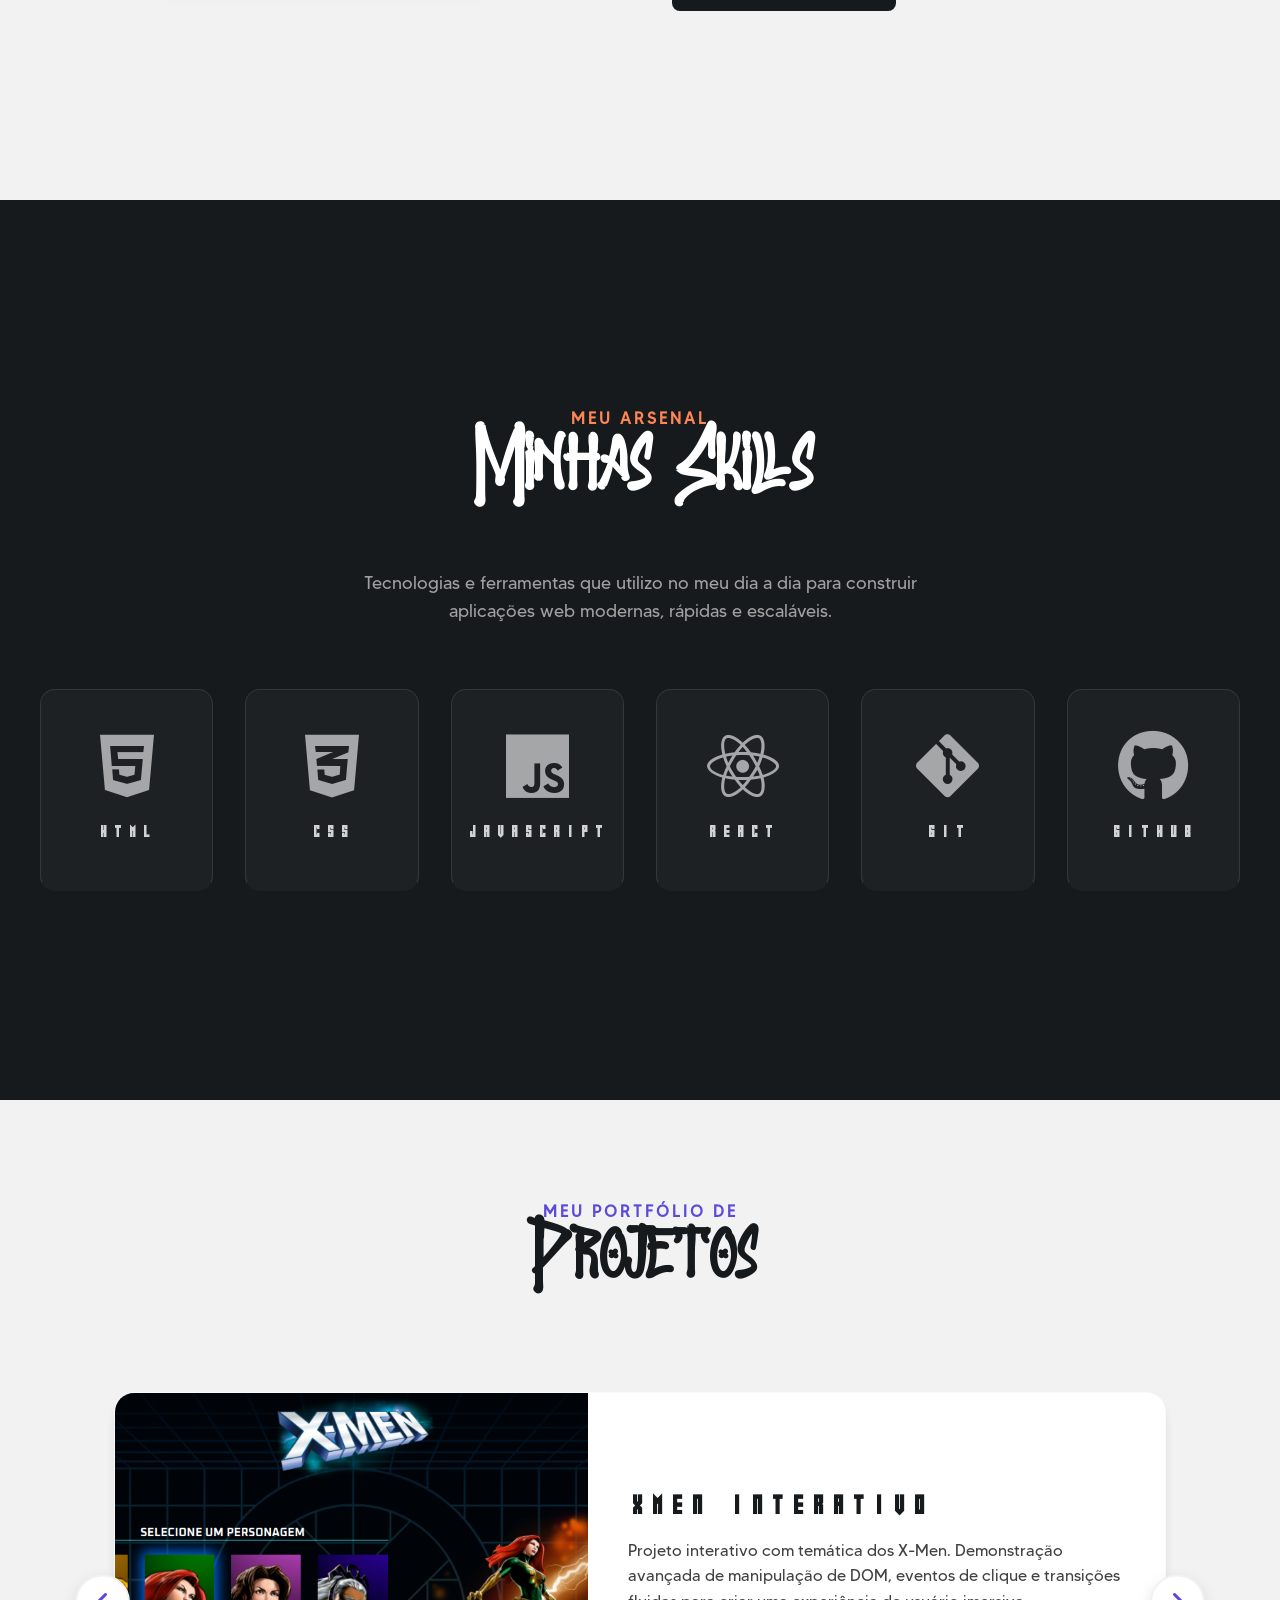
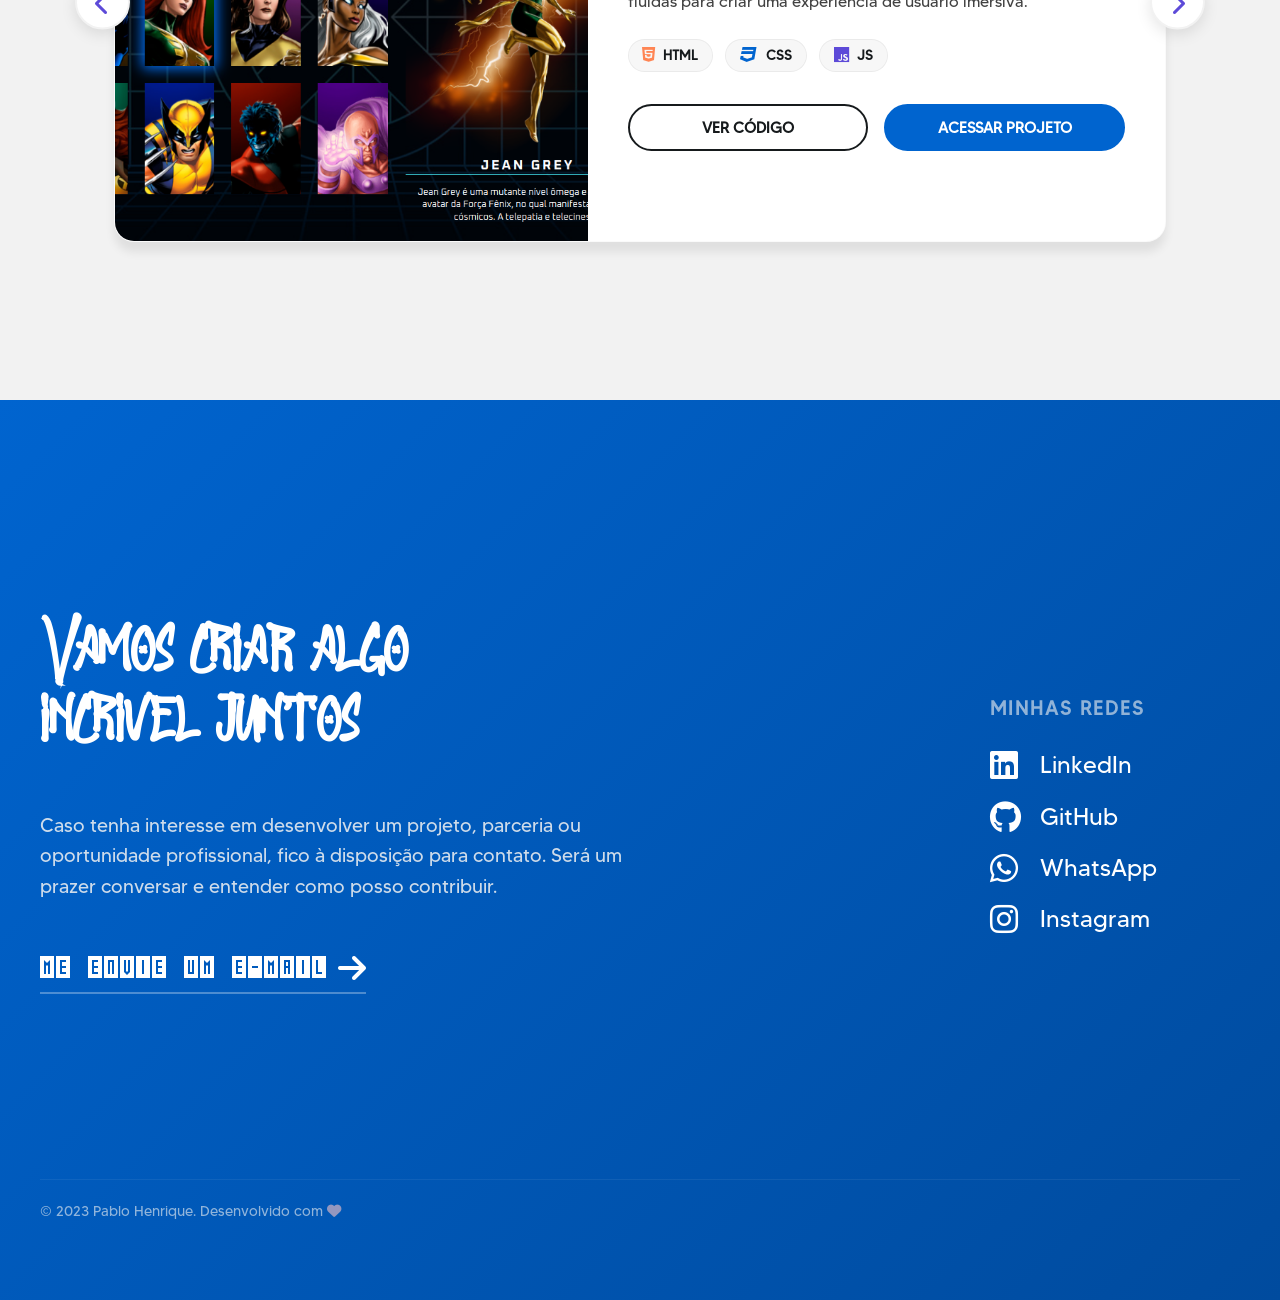
==== commit c6e2c137: "Correção de bug no tablet" ====
--- a/index.html
+++ b/index.html
@@ -152,8 +152,6 @@
               src="src/images/perfil-simple.png"
               alt="Foto de perfil de Pablo Henrique"
               class="imgPerfil"
-              width="450"
-              height="450"
               fetchpriority="high"
             />
           </div>
@@ -172,8 +170,6 @@
               loading="lazy"
               alt="Foto sobre Pablo Henrique"
               class="imgSobre"
-              width="350"
-              height="400"
             />
           </div>
 
--- a/src/style/style.css
+++ b/src/style/style.css
@@ -39,6 +39,18 @@
   background-color: var(--offWhite);
   /* Impede que a página crie barra de rolagem geral no PC, o JS vai controlar isso */
   overflow: hidden; 
+}
+
+/* NOVO CÓDIGO: FIX PARA TABLETS E DISPOSITIVOS TOUCH DE TELA GRANDE*/
+/* A regra (pointer: coarse) detecta se o dispositivo principal usa o DEDO (touch),
+   independentemente do tamanho da tela (Pega iPads, Tablets Samsung, etc). */
+@media (pointer: coarse) {
+  html {
+    scroll-snap-type: y mandatory; /* Ativa o "imã" nativo do navegador */
+  }
+  body {
+    overflow-y: auto !important; /* Destrava a rolagem pelo dedo */
+  }
 }
 
 /* Força as seções a terem exatamente o tamanho da tela para parecerem slides */
